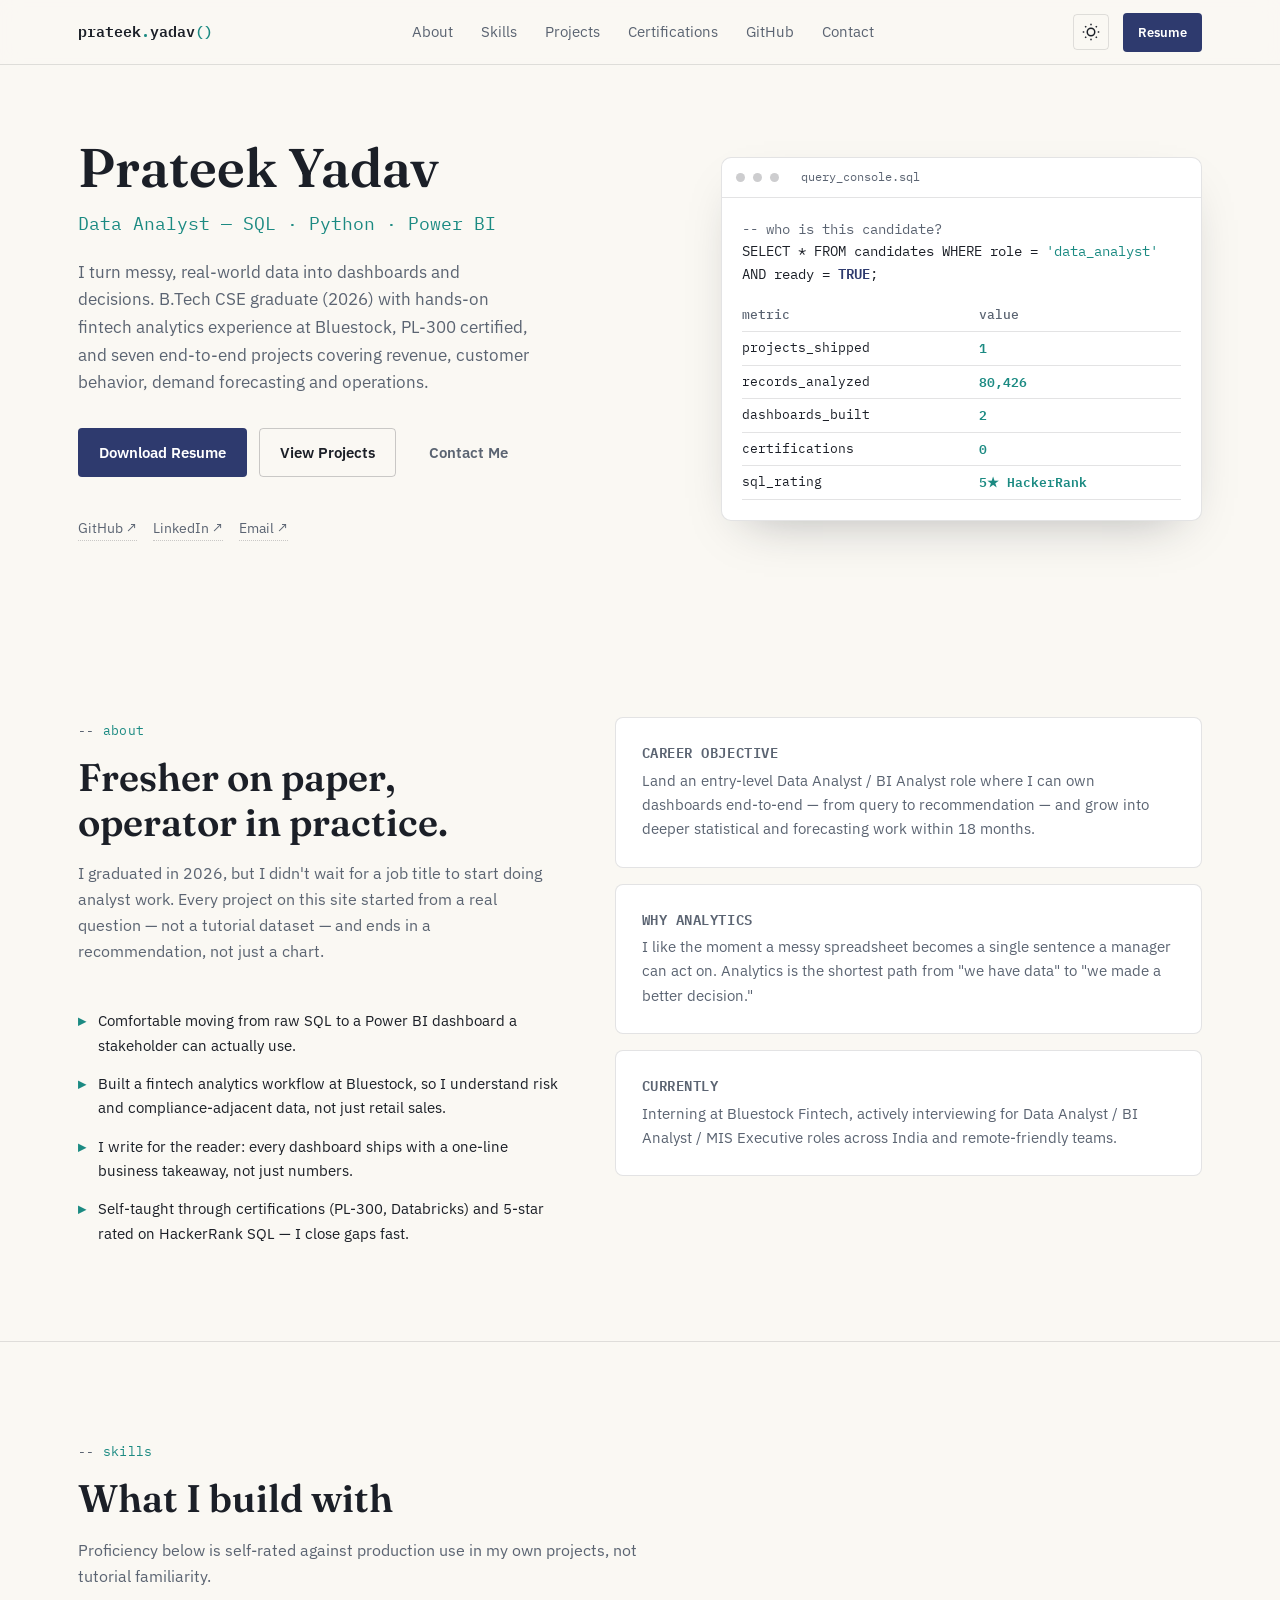
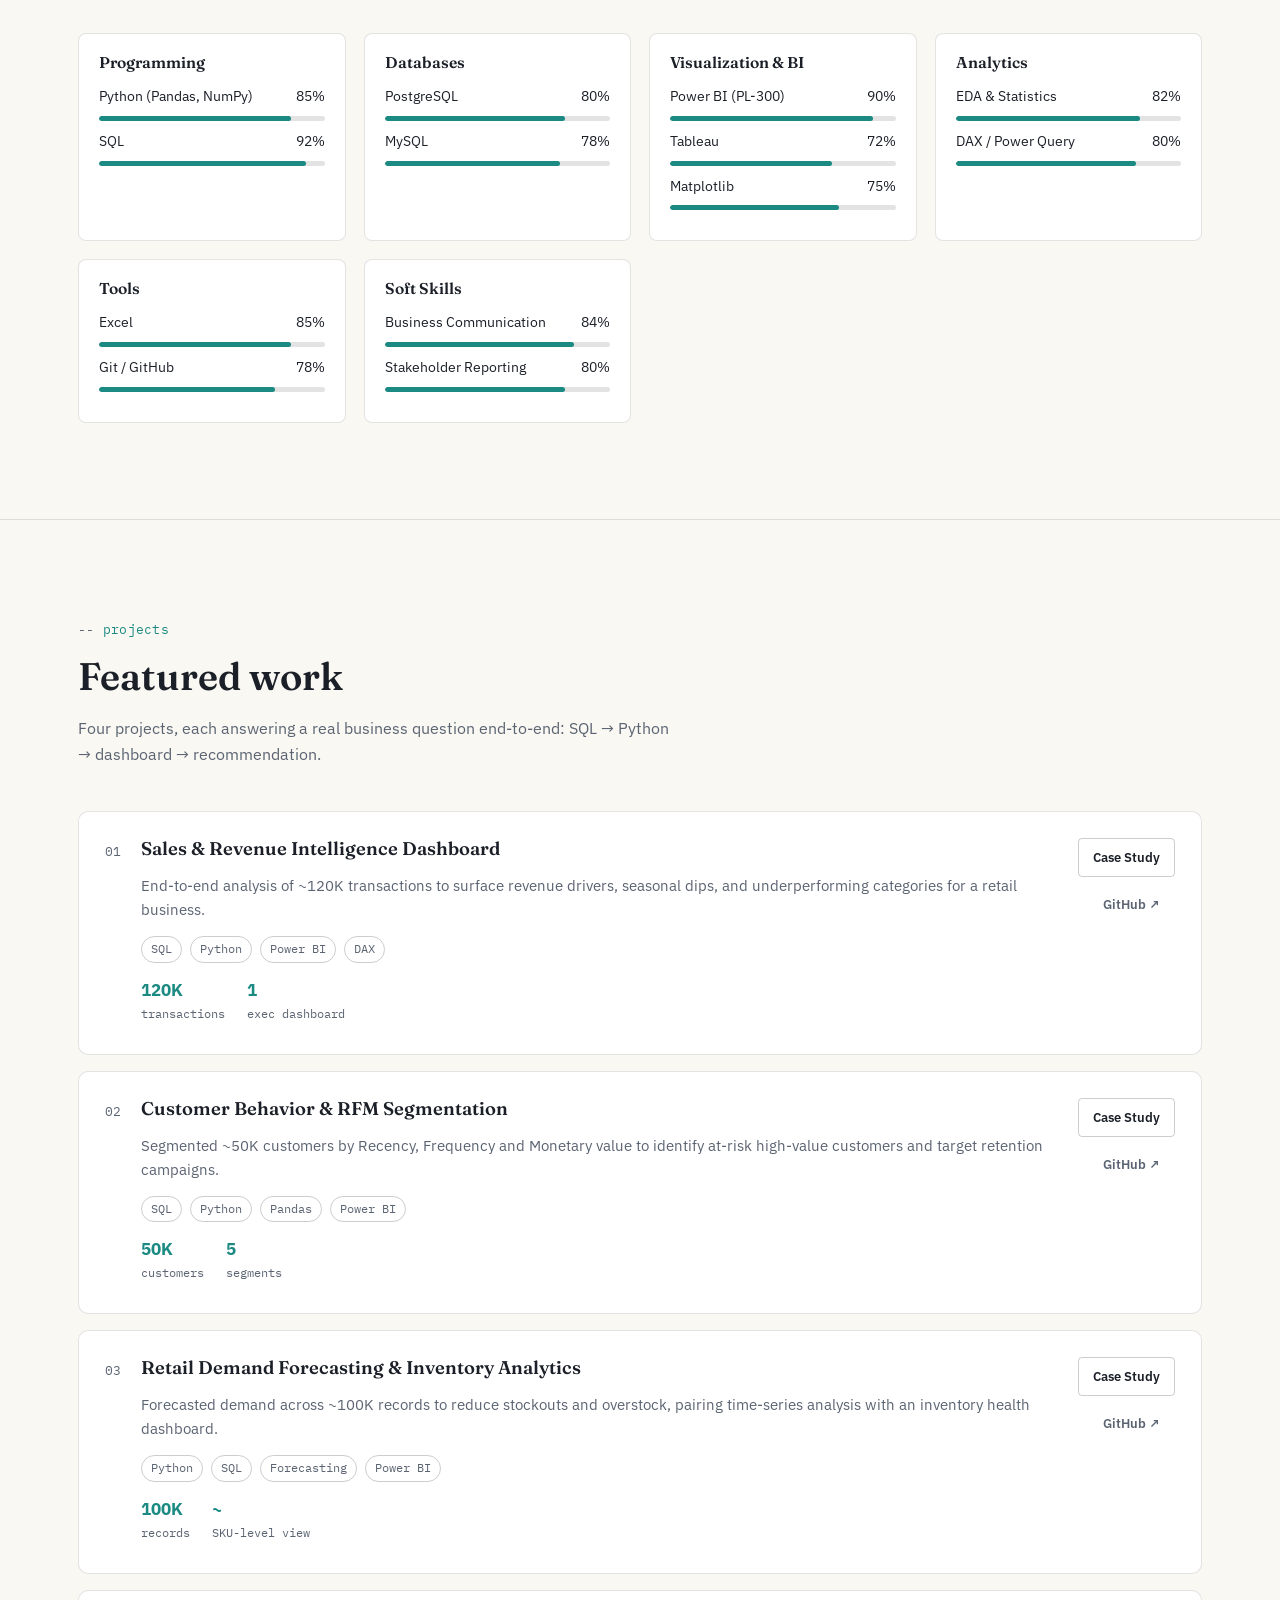
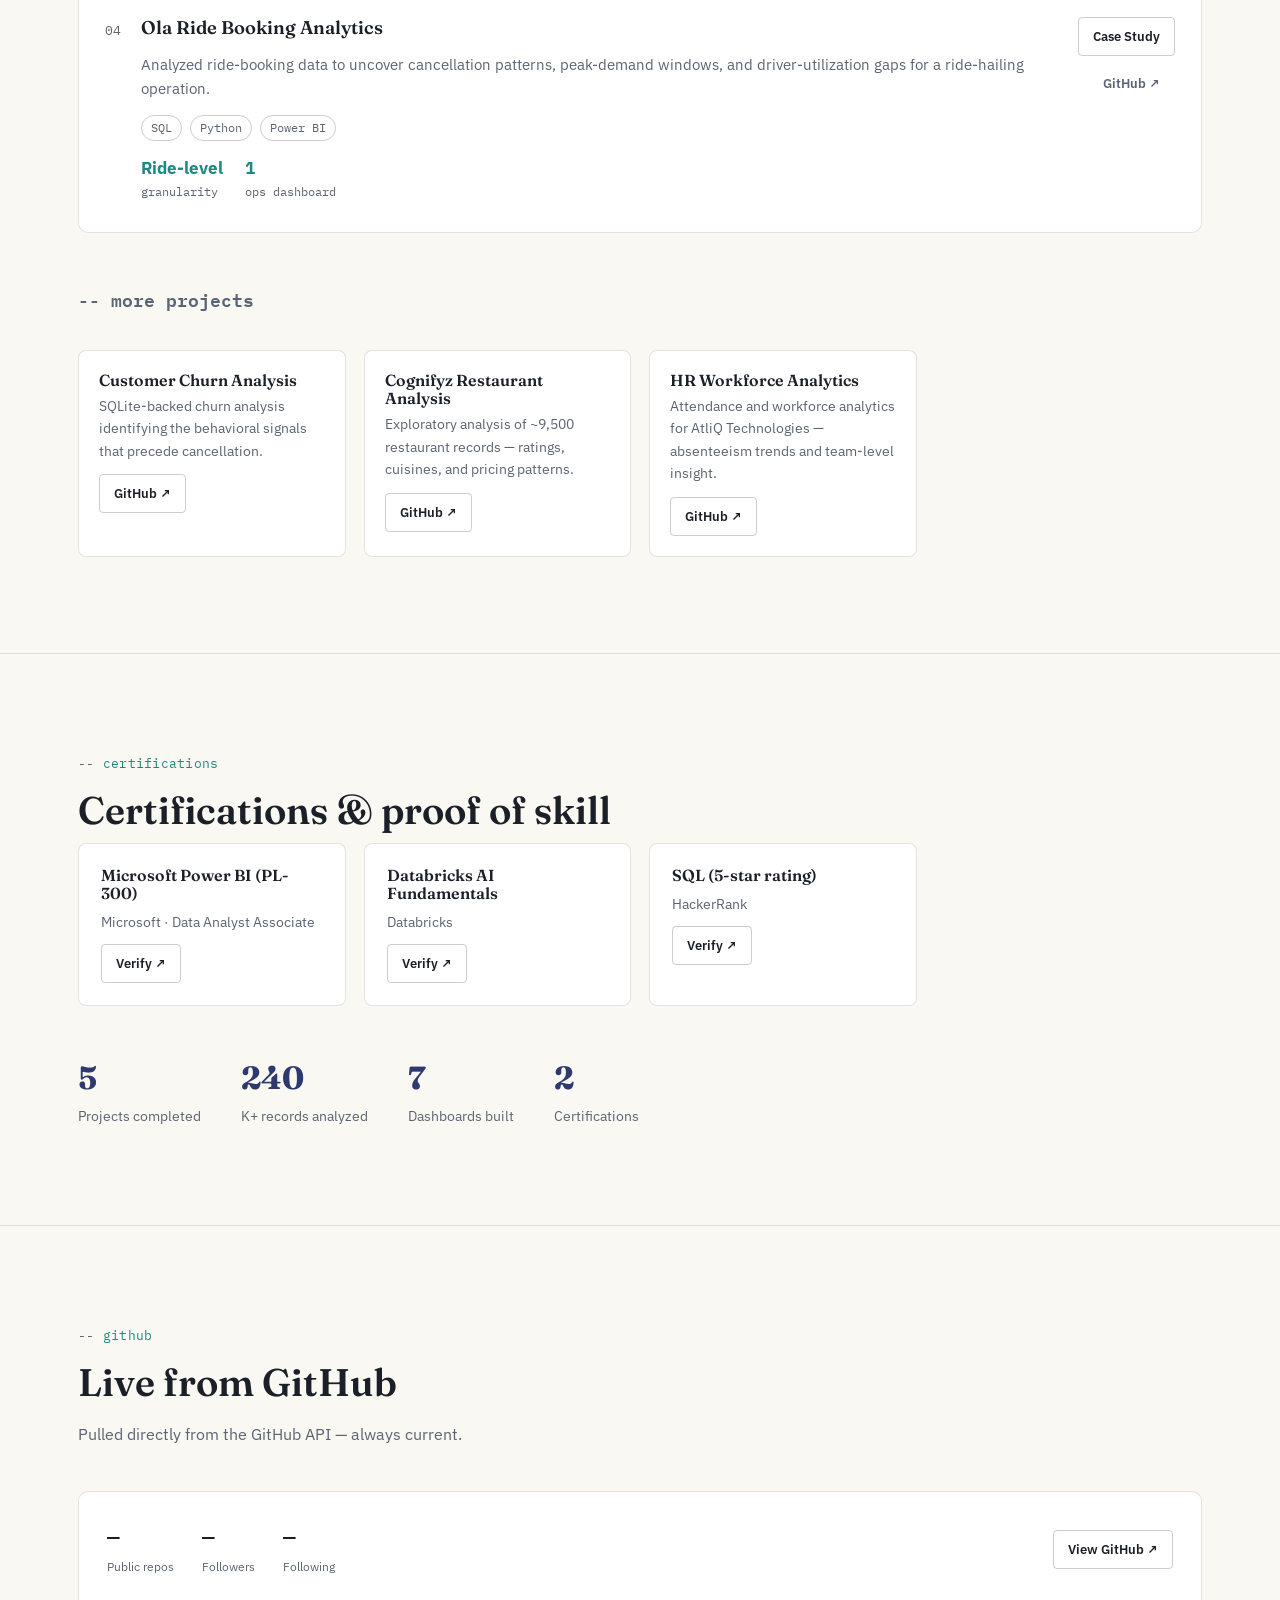
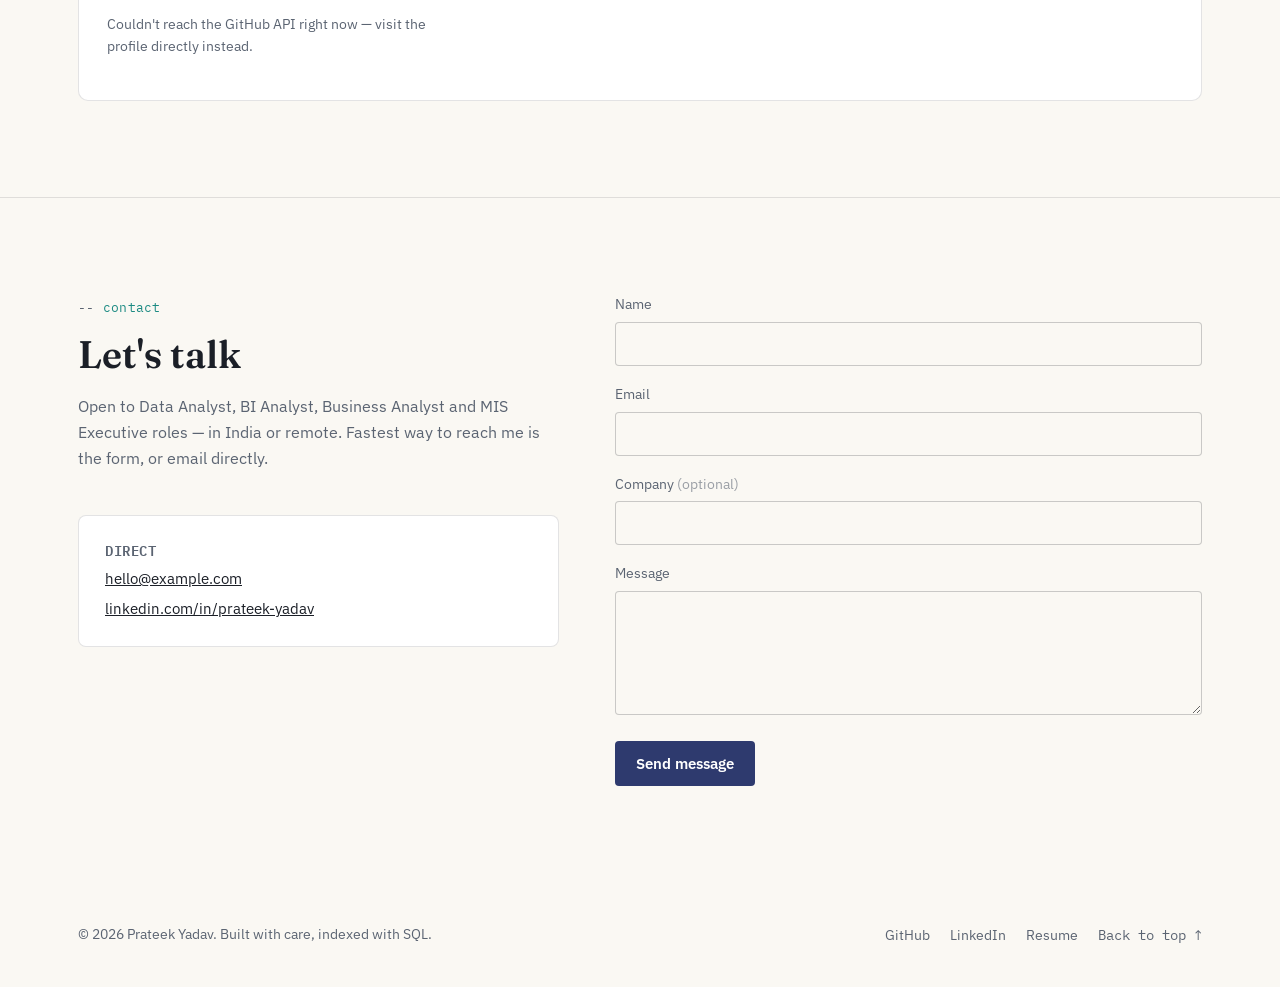
==== index.html @ d07b2aba "Add files via upload" ====
<!DOCTYPE html>
<html lang="en" data-theme="light">
<head>
<meta charset="UTF-8">
<meta name="viewport" content="width=device-width, initial-scale=1.0">
<title>Prateek Yadav — Data Analyst</title>
<meta name="description" content="Prateek Yadav — Data Analyst. SQL, Python, Power BI (PL-300), and end-to-end analytics projects turning raw data into business decisions.">
<meta name="theme-color" content="#faf8f3">

<!-- Open Graph -->
<meta property="og:title" content="Prateek Yadav — Data Analyst">
<meta property="og:description" content="SQL, Python & Power BI portfolio — dashboards, forecasting and segmentation projects built on real business questions.">
<meta property="og:type" content="website">
<meta name="twitter:card" content="summary_large_image">

<link rel="icon" href="data:image/svg+xml,<svg xmlns=%22http://www.w3.org/2000/svg%22 viewBox=%220 0 100 100%22><text y=%22.9em%22 font-size=%2290%22>📊</text></svg>">
<link rel="preconnect" href="https://fonts.googleapis.com">
<link href="https://fonts.googleapis.com/css2?family=Fraunces:opsz,wght@9..144,500;9..144,600;9..144,700&family=IBM+Plex+Sans:wght@400;500;600;700&family=IBM+Plex+Mono:wght@400;500;600&display=swap" rel="stylesheet">
<link rel="stylesheet" href="css/style.css">
</head>
<body>
<a class="skip-link" href="#main">Skip to content</a>

<!-- ============ NAV ============ -->
<nav class="nav">
  <div class="wrap">
    <a href="#top" class="nav-brand">prateek<span>.</span>yadav<span>()</span></a>
    <ul class="nav-links">
      <li><a href="#about">About</a></li>
      <li><a href="#skills">Skills</a></li>
      <li><a href="#projects">Projects</a></li>
      <li><a href="#certifications">Certifications</a></li>
      <li><a href="#github">GitHub</a></li>
      <li><a href="#contact">Contact</a></li>
    </ul>
    <div class="nav-actions">
      <button class="icon-btn" id="theme-toggle" aria-label="Toggle dark mode" title="Toggle dark mode">
        <svg id="theme-icon" width="18" height="18" viewBox="0 0 24 24" fill="none" stroke="currentColor" stroke-width="2"><circle cx="12" cy="12" r="5"></circle><line x1="12" y1="1" x2="12" y2="3"></line><line x1="12" y1="21" x2="12" y2="23"></line><line x1="4.22" y1="4.22" x2="5.64" y2="5.64"></line><line x1="18.36" y1="18.36" x2="19.78" y2="19.78"></line><line x1="1" y1="12" x2="3" y2="12"></line><line x1="21" y1="12" x2="23" y2="12"></line><line x1="4.22" y1="19.78" x2="5.64" y2="18.36"></line><line x1="18.36" y1="5.64" x2="19.78" y2="4.22"></line></svg>
      </button>
      <a href="assets/data_analyst_resume (7).pdf" class="btn btn-primary btn-sm" download>Resume</a>
      <button class="icon-btn mobile-toggle" id="mobile-toggle" aria-label="Open menu" aria-expanded="false">
        <svg width="18" height="18" viewBox="0 0 24 24" fill="none" stroke="currentColor" stroke-width="2"><line x1="3" y1="6" x2="21" y2="6"></line><line x1="3" y1="12" x2="21" y2="12"></line><line x1="3" y1="18" x2="21" y2="18"></line></svg>
      </button>
    </div>
  </div>
  <div id="mobile-menu" style="display:none;border-top:1px solid var(--line);">
    <ul style="list-style:none;margin:0;padding:14px 28px;display:flex;flex-direction:column;gap:14px;">
      <li><a href="#about">About</a></li>
      <li><a href="#skills">Skills</a></li>
      <li><a href="#projects">Projects</a></li>
      <li><a href="#certifications">Certifications</a></li>
      <li><a href="#github">GitHub</a></li>
      <li><a href="#contact">Contact</a></li>
    </ul>
  </div>
</nav>

<main id="main">

<!-- ============ HERO ============ -->
<header class="hero" id="top">
  <div class="wrap">
    <div>
      <h1 class="hero-name">Prateek Yadav</h1>
      <div class="hero-role">Data Analyst — SQL · Python · Power BI</div>
      <p class="hero-value">I turn messy, real-world data into dashboards and decisions. B.Tech CSE graduate (2026) with hands-on fintech analytics experience at Bluestock, PL-300 certified, and seven end-to-end projects covering revenue, customer behavior, demand forecasting and operations.</p>
      <div class="hero-ctas">
        <a href="assets/resume.pdf" class="btn btn-primary" download>Download Resume</a>
        <a href="#projects" class="btn btn-outline">View Projects</a>
        <a href="#contact" class="btn btn-ghost">Contact Me</a>
      </div>
      <div class="hero-socials">
        <a href="https://github.com/yadavprateek084" target="_blank" rel="noopener">GitHub ↗</a>
        <a href="https://linkedin.com/in/" target="_blank" rel="noopener">LinkedIn ↗</a>
        <a href="mailto:hello@example.com">Email ↗</a>
      </div>
    </div>

    <div class="console" aria-hidden="false">
      <div class="console-head"><span class="dot"></span><span class="dot"></span><span class="dot"></span>&nbsp;&nbsp;query_console.sql</div>
      <div class="console-body">
        <div class="console-line">-- who is this candidate?</div>
        <div class="console-query" id="typed-query"></div>
        <table class="result-table" id="result-table">
          <thead><tr><th>metric</th><th>value</th></tr></thead>
          <tbody>
            <tr><td>projects_shipped</td><td class="num" data-count="7">0</td></tr>
            <tr><td>records_analyzed</td><td class="num" data-count="290000">0</td></tr>
            <tr><td>dashboards_built</td><td class="num" data-count="9">0</td></tr>
            <tr><td>certifications</td><td class="num" data-count="3">0</td></tr>
            <tr><td>sql_rating</td><td class="num">5★ HackerRank</td></tr>
          </tbody>
        </table>
      </div>
    </div>
  </div>
</header>

<!-- ============ ABOUT ============ -->
<section id="about">
  <div class="wrap about-grid">
    <div class="reveal">
      <span class="eyebrow">about</span>
      <h2 class="section-title">Fresher on paper, operator in practice.</h2>
      <p class="section-sub">I graduated in 2026, but I didn't wait for a job title to start doing analyst work. Every project on this site started from a real question — not a tutorial dataset — and ends in a recommendation, not just a chart.</p>
      <ul class="about-strengths">
        <li>Comfortable moving from raw SQL to a Power BI dashboard a stakeholder can actually use.</li>
        <li>Built a fintech analytics workflow at Bluestock, so I understand risk and compliance-adjacent data, not just retail sales.</li>
        <li>I write for the reader: every dashboard ships with a one-line business takeaway, not just numbers.</li>
        <li>Self-taught through certifications (PL-300, Databricks) and 5-star rated on HackerRank SQL — I close gaps fast.</li>
      </ul>
    </div>
    <div>
      <div class="about-card reveal">
        <h4>Career objective</h4>
        <p style="margin:0;color:var(--ink-soft);font-size:0.95rem;">Land an entry-level Data Analyst / BI Analyst role where I can own dashboards end-to-end — from query to recommendation — and grow into deeper statistical and forecasting work within 18 months.</p>
      </div>
      <div class="about-card reveal">
        <h4>Why analytics</h4>
        <p style="margin:0;color:var(--ink-soft);font-size:0.95rem;">I like the moment a messy spreadsheet becomes a single sentence a manager can act on. Analytics is the shortest path from "we have data" to "we made a better decision."</p>
      </div>
      <div class="about-card reveal">
        <h4>Currently</h4>
        <p style="margin:0;color:var(--ink-soft);font-size:0.95rem;">Interning at Bluestock Fintech, actively interviewing for Data Analyst / BI Analyst / MIS Executive roles across India and remote-friendly teams.</p>
      </div>
    </div>
  </div>
</section>

<!-- ============ SKILLS ============ -->
<section id="skills">
  <div class="wrap">
    <span class="eyebrow">skills</span>
    <h2 class="section-title">What I build with</h2>
    <p class="section-sub">Proficiency below is self-rated against production use in my own projects, not tutorial familiarity.</p>
    <div class="skills-grid" id="skills-grid">
      <!-- populated by JS from SKILLS data, see js/main.js -->
    </div>
  </div>
</section>

<!-- ============ PROJECTS ============ -->
<section id="projects">
  <div class="wrap">
    <span class="eyebrow">projects</span>
    <h2 class="section-title">Featured work</h2>
    <p class="section-sub">Four projects, each answering a real business question end-to-end: SQL → Python → dashboard → recommendation.</p>

    <div id="featured-projects"></div>

    <h3 style="margin-top:56px;font-size:1.1rem;font-family:var(--font-mono);color:var(--ink-soft);">-- more projects</h3>
    <div class="mini-grid" id="mini-projects"></div>
  </div>
</section>

<!-- ============ CERTIFICATIONS & ACHIEVEMENTS ============ -->
<section id="certifications">
  <div class="wrap">
    <span class="eyebrow">certifications</span>
    <h2 class="section-title">Certifications & proof of skill</h2>
    <div class="cert-grid" id="cert-grid"></div>

    <div class="stat-strip" id="stat-strip">
      <div><strong data-count="7">0</strong><span>Projects completed</span></div>
      <div><strong data-count="290">0</strong><span>K+ records analyzed</span></div>
      <div><strong data-count="9">0</strong><span>Dashboards built</span></div>
      <div><strong data-count="3">0</strong><span>Certifications</span></div>
    </div>
  </div>
</section>

<!-- ============ GITHUB ============ -->
<section id="github">
  <div class="wrap">
    <span class="eyebrow">github</span>
    <h2 class="section-title">Live from GitHub</h2>
    <p class="section-sub">Pulled directly from the GitHub API — always current.</p>
    <div class="gh-panel">
      <div class="gh-top">
        <div class="gh-stats" id="gh-stats">
          <div><strong>—</strong><span>Public repos</span></div>
          <div><strong>—</strong><span>Followers</span></div>
          <div><strong>—</strong><span>Following</span></div>
        </div>
        <a href="https://github.com/yadavprateek084" target="_blank" rel="noopener" class="btn btn-outline btn-sm">View GitHub ↗</a>
      </div>
      <div class="repo-list" id="repo-list">
        <p class="gh-error">Loading repositories…</p>
      </div>
    </div>
  </div>
</section>

<!-- ============ CONTACT ============ -->
<section id="contact">
  <div class="wrap contact-grid">
    <div class="reveal">
      <span class="eyebrow">contact</span>
      <h2 class="section-title">Let's talk</h2>
      <p class="section-sub">Open to Data Analyst, BI Analyst, Business Analyst and MIS Executive roles — in India or remote. Fastest way to reach me is the form, or email directly.</p>
      <div class="about-card">
        <h4>Direct</h4>
        <p style="margin:0 0 6px;font-size:0.95rem;"><a href="mailto:hello@example.com">hello@example.com</a></p>
        <p style="margin:0;font-size:0.95rem;"><a href="https://linkedin.com/in/" target="_blank" rel="noopener">linkedin.com/in/prateek-yadav</a></p>
      </div>
    </div>
    <form id="contact-form" novalidate>
      <div class="form-group">
        <label for="cf-name">Name</label>
        <input id="cf-name" name="name" type="text" required>
        <div class="form-error">Please enter your name.</div>
      </div>
      <div class="form-group">
        <label for="cf-email">Email</label>
        <input id="cf-email" name="email" type="email" required>
        <div class="form-error">Please enter a valid email.</div>
      </div>
      <div class="form-group">
        <label for="cf-company">Company <span style="opacity:.6;">(optional)</span></label>
        <input id="cf-company" name="company" type="text">
      </div>
      <div class="form-group">
        <label for="cf-message">Message</label>
        <textarea id="cf-message" name="message" rows="5" required></textarea>
        <div class="form-error">Please add a short message.</div>
      </div>
      <!-- honeypot spam trap -->
      <input type="text" name="website" id="cf-hp" style="position:absolute;left:-9999px;" tabindex="-1" autocomplete="off">
      <button type="submit" class="btn btn-primary" id="cf-submit">Send message</button>
    </form>
  </div>
</section>

</main>

<footer>
  <div class="wrap footer-row">
    <div style="font-size:0.85rem;color:var(--ink-soft);">© <span id="year"></span> Prateek Yadav. Built with care, indexed with SQL.</div>
    <ul class="footer-links">
      <li><a href="https://github.com/yadavprateek084" target="_blank" rel="noopener">GitHub</a></li>
      <li><a href="https://linkedin.com/in/" target="_blank" rel="noopener">LinkedIn</a></li>
      <li><a href="assets/resume.pdf" download>Resume</a></li>
      <li><a href="#top" class="back-top">Back to top ↑</a></li>
    </ul>
  </div>
</footer>

<div class="toast" id="toast"></div>

<script src="js/main.js"></script>
</body>
</html>
---- css/style.css ----
/* ============================================================
   TOKENS
   ============================================================ */
:root {
  --paper: #faf8f3;
  --paper-raised: #ffffff;
  --ink: #1b1f27;
  --ink-soft: #5b6472;
  --indigo: #2e3a6e;
  --teal: #1b8a82;
  --amber: #e2a33e;
  --line: rgba(27, 31, 39, 0.12);
  --line-strong: rgba(27, 31, 39, 0.22);
  --shadow: 0 20px 50px -25px rgba(27, 31, 39, 0.35);
  --radius: 4px;
  --font-display: "Fraunces", ui-serif, Georgia, serif;
  --font-body: "IBM Plex Sans", -apple-system, sans-serif;
  --font-mono: "IBM Plex Mono", ui-monospace, monospace;
  --maxw: 1180px;
}

[data-theme="dark"] {
  --paper: #10131a;
  --paper-raised: #171b24;
  --ink: #eef0f4;
  --ink-soft: #9aa3b2;
  --indigo: #7f8fd6;
  --teal: #45c7bd;
  --amber: #f0b95a;
  --line: rgba(238, 240, 244, 0.12);
  --line-strong: rgba(238, 240, 244, 0.24);
  --shadow: 0 20px 60px -20px rgba(0, 0, 0, 0.6);
}

* { box-sizing: border-box; }
html { scroll-behavior: smooth; }
@media (prefers-reduced-motion: reduce) {
  html { scroll-behavior: auto; }
  * { animation-duration: 0.001ms !important; animation-iteration-count: 1 !important; transition-duration: 0.001ms !important; }
}

body {
  margin: 0;
  background: var(--paper);
  color: var(--ink);
  font-family: var(--font-body);
  line-height: 1.6;
  transition: background 0.3s ease, color 0.3s ease;
}

a { color: inherit; }
img { max-width: 100%; display: block; }

.wrap {
  max-width: var(--maxw);
  margin: 0 auto;
  padding: 0 28px;
}

.eyebrow {
  font-family: var(--font-mono);
  font-size: 0.8rem;
  letter-spacing: 0.02em;
  color: var(--teal);
  display: inline-block;
  margin-bottom: 14px;
}
.eyebrow::before { content: "-- "; color: var(--ink-soft); }

h1, h2, h3, h4 { font-family: var(--font-display); font-weight: 600; margin: 0; line-height: 1.15; }
h2.section-title { font-size: clamp(1.7rem, 3vw, 2.4rem); margin-bottom: 10px; }
.section-sub { color: var(--ink-soft); max-width: 60ch; margin-bottom: 44px; font-size: 1.02rem; }

section { padding: 96px 0; border-bottom: 1px solid var(--line); }
section:last-of-type { border-bottom: none; }

:focus-visible { outline: 2px solid var(--teal); outline-offset: 3px; }

/* ============================================================
   NAV
   ============================================================ */
.nav {
  position: sticky; top: 0; z-index: 50;
  background: color-mix(in srgb, var(--paper) 88%, transparent);
  backdrop-filter: blur(10px);
  border-bottom: 1px solid var(--line);
}
.nav .wrap { display: flex; align-items: center; justify-content: space-between; height: 64px; }
.nav-brand { font-family: var(--font-mono); font-weight: 600; font-size: 0.95rem; text-decoration: none; }
.nav-brand span { color: var(--teal); }
.nav-links { display: flex; gap: 28px; list-style: none; margin: 0; padding: 0; }
.nav-links a { text-decoration: none; font-size: 0.92rem; color: var(--ink-soft); transition: color 0.2s; }
.nav-links a:hover { color: var(--ink); }
.nav-actions { display: flex; align-items: center; gap: 14px; }
.icon-btn {
  width: 36px; height: 36px; border-radius: var(--radius); border: 1px solid var(--line);
  background: transparent; color: var(--ink); cursor: pointer; display: grid; place-items: center;
}
.icon-btn:hover { border-color: var(--line-strong); }
.mobile-toggle { display: none; }

@media (max-width: 860px) {
  .nav-links { display: none; }
  .mobile-toggle { display: grid; }
}

/* ============================================================
   BUTTONS
   ============================================================ */
.btn {
  display: inline-flex; align-items: center; gap: 8px;
  padding: 12px 20px; border-radius: var(--radius);
  font-size: 0.92rem; font-weight: 600; text-decoration: none; cursor: pointer;
  border: 1px solid transparent; font-family: var(--font-body); transition: transform 0.15s, box-shadow 0.15s;
}
.btn:hover { transform: translateY(-1px); }
.btn-primary { background: var(--indigo); color: #fff; }
.btn-primary:hover { box-shadow: 0 10px 24px -10px var(--indigo); }
.btn-outline { background: transparent; color: var(--ink); border-color: var(--line-strong); }
.btn-outline:hover { border-color: var(--teal); color: var(--teal); }
.btn-ghost { background: transparent; color: var(--ink-soft); }
.btn-sm { padding: 8px 14px; font-size: 0.82rem; }

/* ============================================================
   HERO — QUERY CONSOLE
   ============================================================ */
.hero { padding-top: 72px; padding-bottom: 80px; }
.hero .wrap { display: grid; grid-template-columns: 1.1fr 0.9fr; gap: 56px; align-items: center; }
@media (max-width: 900px) { .hero .wrap { grid-template-columns: 1fr; } }

.hero-name { font-size: clamp(2.2rem, 5vw, 3.4rem); }
.hero-role { font-family: var(--font-mono); color: var(--teal); font-size: 1.1rem; margin-top: 10px; }
.hero-value { color: var(--ink-soft); font-size: 1.08rem; max-width: 46ch; margin: 20px 0 32px; }
.hero-ctas { display: flex; gap: 12px; flex-wrap: wrap; margin-bottom: 40px; }
.hero-socials { display: flex; gap: 16px; }
.hero-socials a { color: var(--ink-soft); text-decoration: none; font-size: 0.88rem; border-bottom: 1px dotted var(--line-strong); }
.hero-socials a:hover { color: var(--teal); }

.console {
  background: var(--paper-raised); border: 1px solid var(--line); border-radius: 10px;
  box-shadow: var(--shadow); overflow: hidden;
}
.console-head {
  display: flex; align-items: center; gap: 8px; padding: 10px 14px; border-bottom: 1px solid var(--line);
  font-family: var(--font-mono); font-size: 0.72rem; color: var(--ink-soft);
}
.dot { width: 9px; height: 9px; border-radius: 50%; background: var(--line-strong); }
.console-body { padding: 20px; font-family: var(--font-mono); font-size: 0.86rem; min-height: 210px; }
.console-line { color: var(--ink-soft); }
.console-query { color: var(--ink); }
.console-query .kw { color: var(--indigo); font-weight: 600; }
.console-query .str { color: var(--teal); }
.cursor-blink { display: inline-block; width: 7px; height: 1em; background: var(--teal); vertical-align: text-bottom; animation: blink 1s step-end infinite; }
@keyframes blink { 50% { opacity: 0; } }

.result-table { width: 100%; border-collapse: collapse; margin-top: 14px; font-size: 0.8rem; opacity: 0; transform: translateY(6px); transition: opacity 0.5s ease, transform 0.5s ease; }
.result-table.show { opacity: 1; transform: translateY(0); }
.result-table th { text-align: left; color: var(--ink-soft); font-weight: 500; border-bottom: 1px solid var(--line); padding: 6px 8px 6px 0; }
.result-table td { padding: 6px 8px 6px 0; border-bottom: 1px solid var(--line); }
.result-table .num { color: var(--teal); font-weight: 600; }

/* ============================================================
   ABOUT
   ============================================================ */
.about-grid { display: grid; grid-template-columns: 0.9fr 1.1fr; gap: 56px; }
@media (max-width: 860px) { .about-grid { grid-template-columns: 1fr; } }
.about-strengths { list-style: none; padding: 0; margin: 24px 0 0; display: grid; gap: 14px; }
.about-strengths li { display: flex; gap: 12px; align-items: flex-start; font-size: 0.95rem; }
.about-strengths li::before { content: "▸"; color: var(--teal); font-weight: 700; }
.about-card {
  background: var(--paper-raised); border: 1px solid var(--line); border-radius: 8px; padding: 26px;
}
.about-card + .about-card { margin-top: 16px; }
.about-card h4 { font-family: var(--font-mono); font-size: 0.85rem; color: var(--ink-soft); margin-bottom: 8px; text-transform: uppercase; letter-spacing: 0.04em; }

/* ============================================================
   SKILLS
   ============================================================ */
.skills-grid { display: grid; grid-template-columns: repeat(auto-fill, minmax(230px, 1fr)); gap: 18px; }
.skill-card { background: var(--paper-raised); border: 1px solid var(--line); border-radius: 8px; padding: 20px; }
.skill-card h4 { font-size: 0.98rem; margin-bottom: 14px; }
.skill-item { display: grid; grid-template-columns: 1fr auto; gap: 8px; font-size: 0.85rem; margin-bottom: 10px; align-items: center; }
.skill-item .bar-track { grid-column: 1 / -1; height: 5px; background: var(--line); border-radius: 3px; overflow: hidden; }
.skill-item .bar-fill { height: 100%; background: var(--teal); border-radius: 3px; width: 0; transition: width 1.1s cubic-bezier(.2,.8,.2,1); }
.skill-item.show .bar-fill { width: var(--pct); }

/* ============================================================
   PROJECTS
   ============================================================ */
.project-card {
  background: var(--paper-raised); border: 1px solid var(--line); border-radius: 10px;
  padding: 26px; display: grid; grid-template-columns: auto 1fr auto; gap: 20px; align-items: start;
  margin-bottom: 16px; transition: border-color 0.2s, transform 0.2s;
}
.project-card:hover { border-color: var(--line-strong); transform: translateY(-2px); }
@media (max-width: 720px) { .project-card { grid-template-columns: 1fr; } }
.project-index { font-family: var(--font-mono); color: var(--ink-soft); font-size: 0.8rem; padding-top: 4px; }
.project-title { font-size: 1.15rem; margin-bottom: 6px; }
.project-desc { color: var(--ink-soft); font-size: 0.94rem; margin-bottom: 14px; }
.tag-row { display: flex; flex-wrap: wrap; gap: 8px; margin-bottom: 14px; }
.tag { font-family: var(--font-mono); font-size: 0.72rem; padding: 3px 9px; border: 1px solid var(--line-strong); border-radius: 20px; color: var(--ink-soft); }
.project-metrics { display: flex; gap: 22px; margin-bottom: 4px; }
.project-metrics div { font-family: var(--font-mono); font-size: 0.78rem; color: var(--ink-soft); }
.project-metrics strong { display: block; color: var(--teal); font-size: 1.05rem; font-family: var(--font-body); }
.project-links { display: flex; flex-direction: column; gap: 8px; align-items: flex-end; }
@media (max-width: 720px) { .project-links { flex-direction: row; align-items: center; } }

.mini-grid { display: grid; grid-template-columns: repeat(auto-fill, minmax(260px, 1fr)); gap: 18px; margin-top: 40px; }
.mini-card { background: var(--paper-raised); border: 1px solid var(--line); border-radius: 8px; padding: 20px; }
.mini-card h4 { font-size: 1rem; margin-bottom: 6px; }
.mini-card p { color: var(--ink-soft); font-size: 0.88rem; margin: 0 0 12px; }

/* ============================================================
   CERTS / ACHIEVEMENTS
   ============================================================ */
.cert-grid { display: grid; grid-template-columns: repeat(auto-fill, minmax(240px, 1fr)); gap: 18px; }
.cert-card { background: var(--paper-raised); border: 1px solid var(--line); border-radius: 8px; padding: 22px; display: flex; flex-direction: column; gap: 10px; }
.cert-card h4 { font-size: 1rem; }
.cert-card .issuer { color: var(--ink-soft); font-size: 0.85rem; }

.stat-strip { display: flex; flex-wrap: wrap; gap: 40px; margin-top: 46px; }
.stat-strip div { text-align: left; }
.stat-strip strong { font-family: var(--font-display); font-size: 2rem; display: block; color: var(--indigo); }
[data-theme="dark"] .stat-strip strong { color: var(--teal); }
.stat-strip span { color: var(--ink-soft); font-size: 0.85rem; }

/* ============================================================
   GITHUB
   ============================================================ */
.gh-panel { background: var(--paper-raised); border: 1px solid var(--line); border-radius: 10px; padding: 28px; }
.gh-top { display: flex; justify-content: space-between; align-items: center; margin-bottom: 20px; flex-wrap: wrap; gap: 14px; }
.gh-stats { display: flex; gap: 28px; flex-wrap: wrap; }
.gh-stats div strong { display: block; font-size: 1.3rem; font-family: var(--font-mono); }
.gh-stats div span { color: var(--ink-soft); font-size: 0.78rem; }
.repo-list { display: grid; grid-template-columns: repeat(auto-fill, minmax(260px, 1fr)); gap: 14px; }
.repo-item { border: 1px solid var(--line); border-radius: 8px; padding: 16px; font-size: 0.88rem; }
.repo-item a { text-decoration: none; font-weight: 600; }
.repo-item a:hover { color: var(--teal); }
.repo-item p { color: var(--ink-soft); font-size: 0.8rem; margin: 8px 0; }
.repo-meta { display: flex; gap: 12px; font-family: var(--font-mono); font-size: 0.72rem; color: var(--ink-soft); }
.gh-error { color: var(--ink-soft); font-size: 0.88rem; }

/* ============================================================
   CONTACT
   ============================================================ */
.contact-grid { display: grid; grid-template-columns: 0.9fr 1.1fr; gap: 56px; }
@media (max-width: 860px) { .contact-grid { grid-template-columns: 1fr; } }
.form-group { margin-bottom: 18px; }
.form-group label { display: block; font-size: 0.85rem; margin-bottom: 6px; color: var(--ink-soft); }
.form-group input, .form-group textarea {
  width: 100%; padding: 11px 13px; border: 1px solid var(--line-strong); border-radius: var(--radius);
  background: var(--paper); color: var(--ink); font-family: var(--font-body); font-size: 0.95rem;
}
.form-group input:focus, .form-group textarea:focus { border-color: var(--teal); outline: none; }
.form-error { color: #c0453a; font-size: 0.78rem; margin-top: 4px; display: none; }
.form-error.show { display: block; }
.toast {
  position: fixed; bottom: 26px; right: 26px; background: var(--ink); color: var(--paper);
  padding: 14px 20px; border-radius: 8px; font-size: 0.9rem; transform: translateY(20px); opacity: 0;
  transition: all 0.3s; pointer-events: none; z-index: 100;
}
.toast.show { transform: translateY(0); opacity: 1; }

/* ============================================================
   FOOTER
   ============================================================ */
footer { padding: 40px 0; }
.footer-row { display: flex; justify-content: space-between; align-items: center; flex-wrap: wrap; gap: 16px; }
.footer-links { display: flex; gap: 20px; list-style: none; padding: 0; margin: 0; }
.footer-links a { text-decoration: none; color: var(--ink-soft); font-size: 0.85rem; }
.footer-links a:hover { color: var(--teal); }
.back-top { font-family: var(--font-mono); font-size: 0.8rem; }

/* ============================================================
   REVEAL / UTILITY
   ============================================================ */
.reveal { opacity: 0; transform: translateY(14px); transition: opacity 0.6s ease, transform 0.6s ease; }
.reveal.show { opacity: 1; transform: translateY(0); }

.skip-link {
  position: absolute; left: -999px; top: 0; background: var(--ink); color: var(--paper);
  padding: 10px 16px; z-index: 200;
}
.skip-link:focus { left: 16px; top: 16px; }

/* ============================================================
   CASE STUDY PAGES
   ============================================================ */
.breadcrumb { font-family: var(--font-mono); font-size: 0.82rem; color: var(--ink-soft); padding: 24px 0 0; }
.breadcrumb a { color: var(--teal); text-decoration: none; }
.case-hero { padding: 24px 0 48px; border-bottom: 1px solid var(--line); }
.case-hero h1 { font-size: clamp(1.8rem, 4vw, 2.6rem); margin-bottom: 14px; }
.case-meta { display: flex; gap: 28px; flex-wrap: wrap; margin-top: 24px; }
.case-meta div strong { display: block; font-family: var(--font-mono); color: var(--teal); font-size: 1.1rem; }
.case-meta div span { color: var(--ink-soft); font-size: 0.78rem; }

.case-section { padding: 56px 0; border-bottom: 1px solid var(--line); }
.case-section h2 { font-size: 1.4rem; margin-bottom: 16px; }
.case-section p { color: var(--ink-soft); max-width: 72ch; }
.case-section ul { color: var(--ink-soft); max-width: 72ch; padding-left: 20px; }
.case-section ul li { margin-bottom: 8px; }

pre {
  background: var(--paper-raised); border: 1px solid var(--line); border-radius: 8px;
  padding: 18px; overflow-x: auto; font-family: var(--font-mono); font-size: 0.82rem;
  position: relative;
}
.code-wrap { position: relative; margin: 18px 0; }
.copy-btn {
  position: absolute; top: 10px; right: 10px; font-family: var(--font-mono); font-size: 0.72rem;
  padding: 5px 10px; border-radius: 6px; border: 1px solid var(--line-strong); background: var(--paper);
  color: var(--ink-soft); cursor: pointer;
}
.copy-btn:hover { color: var(--teal); border-color: var(--teal); }

.recommend-grid { display: grid; grid-template-columns: repeat(auto-fit, minmax(220px,1fr)); gap: 16px; margin-top: 16px; }
.recommend-card { background: var(--paper-raised); border: 1px solid var(--line); border-radius: 8px; padding: 18px; font-size: 0.9rem; color: var(--ink-soft); }
.recommend-card strong { display: block; color: var(--ink); margin-bottom: 6px; font-size: 0.95rem; }
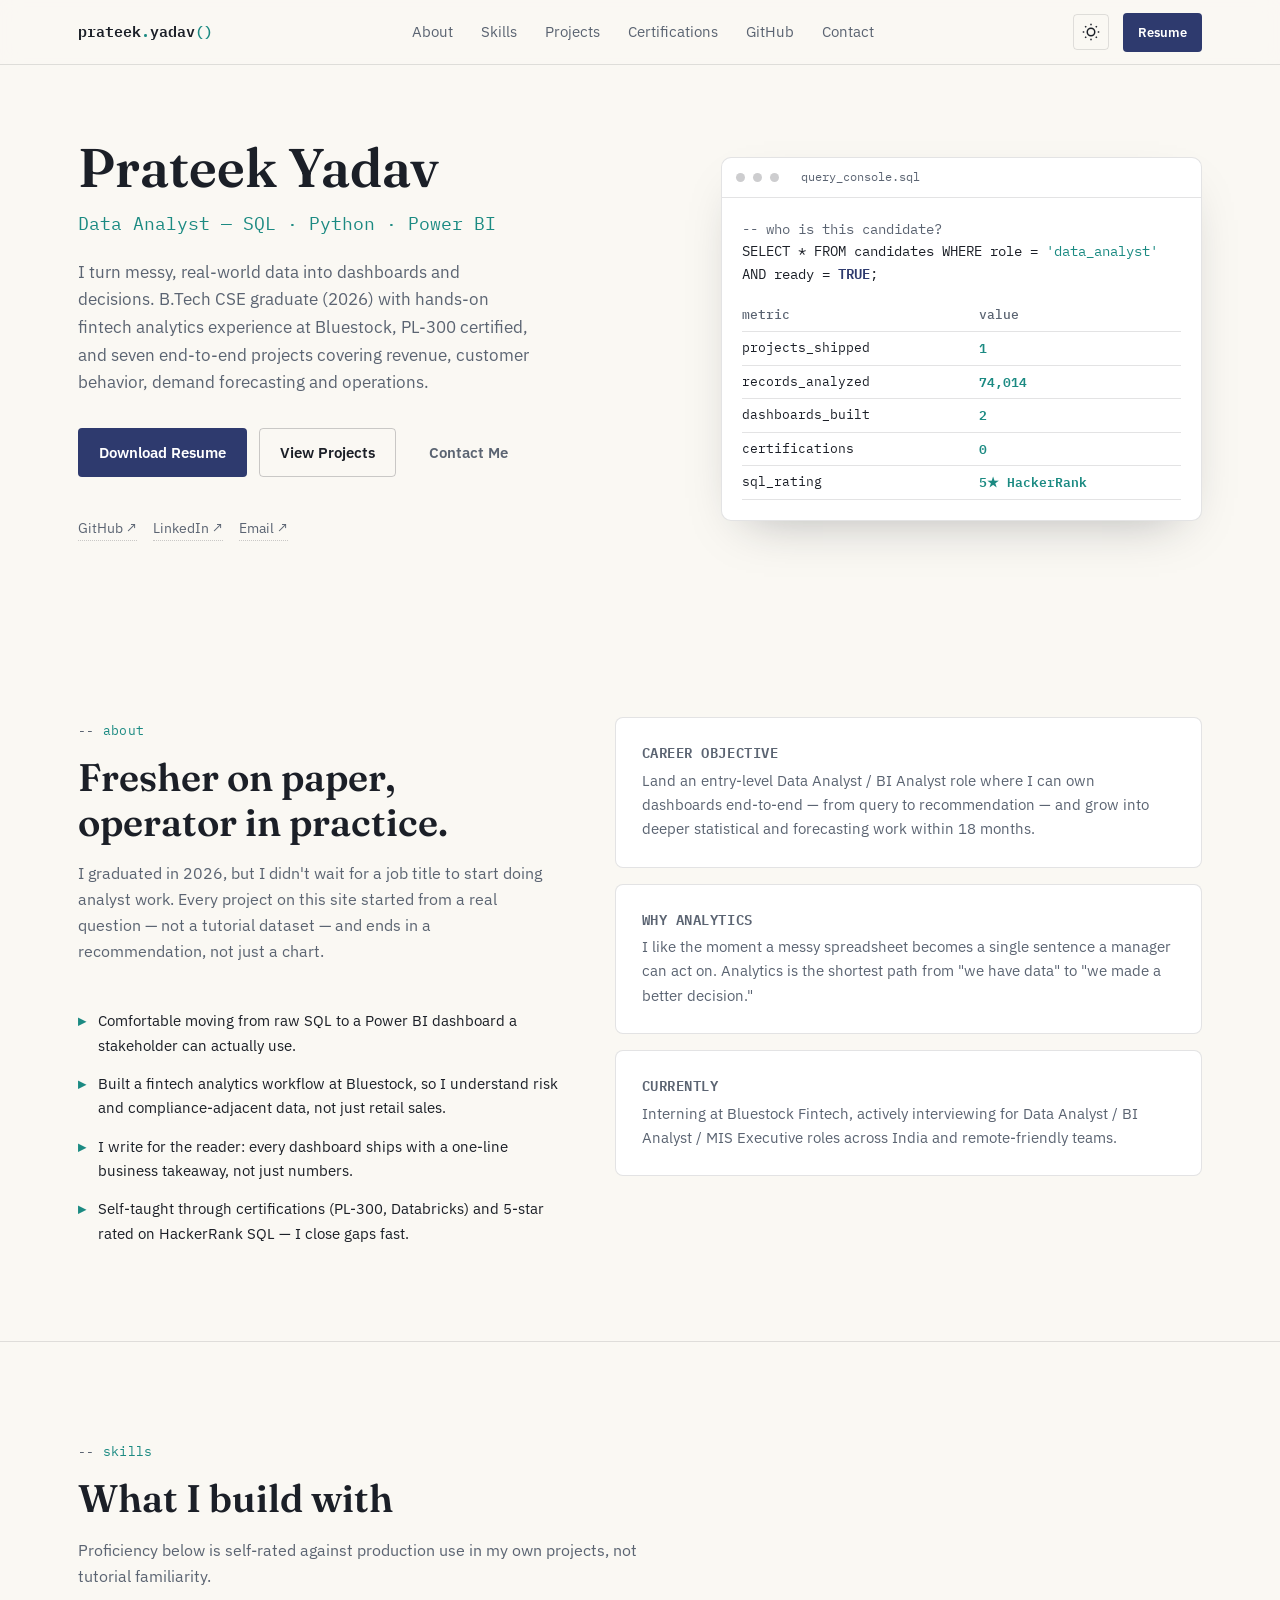
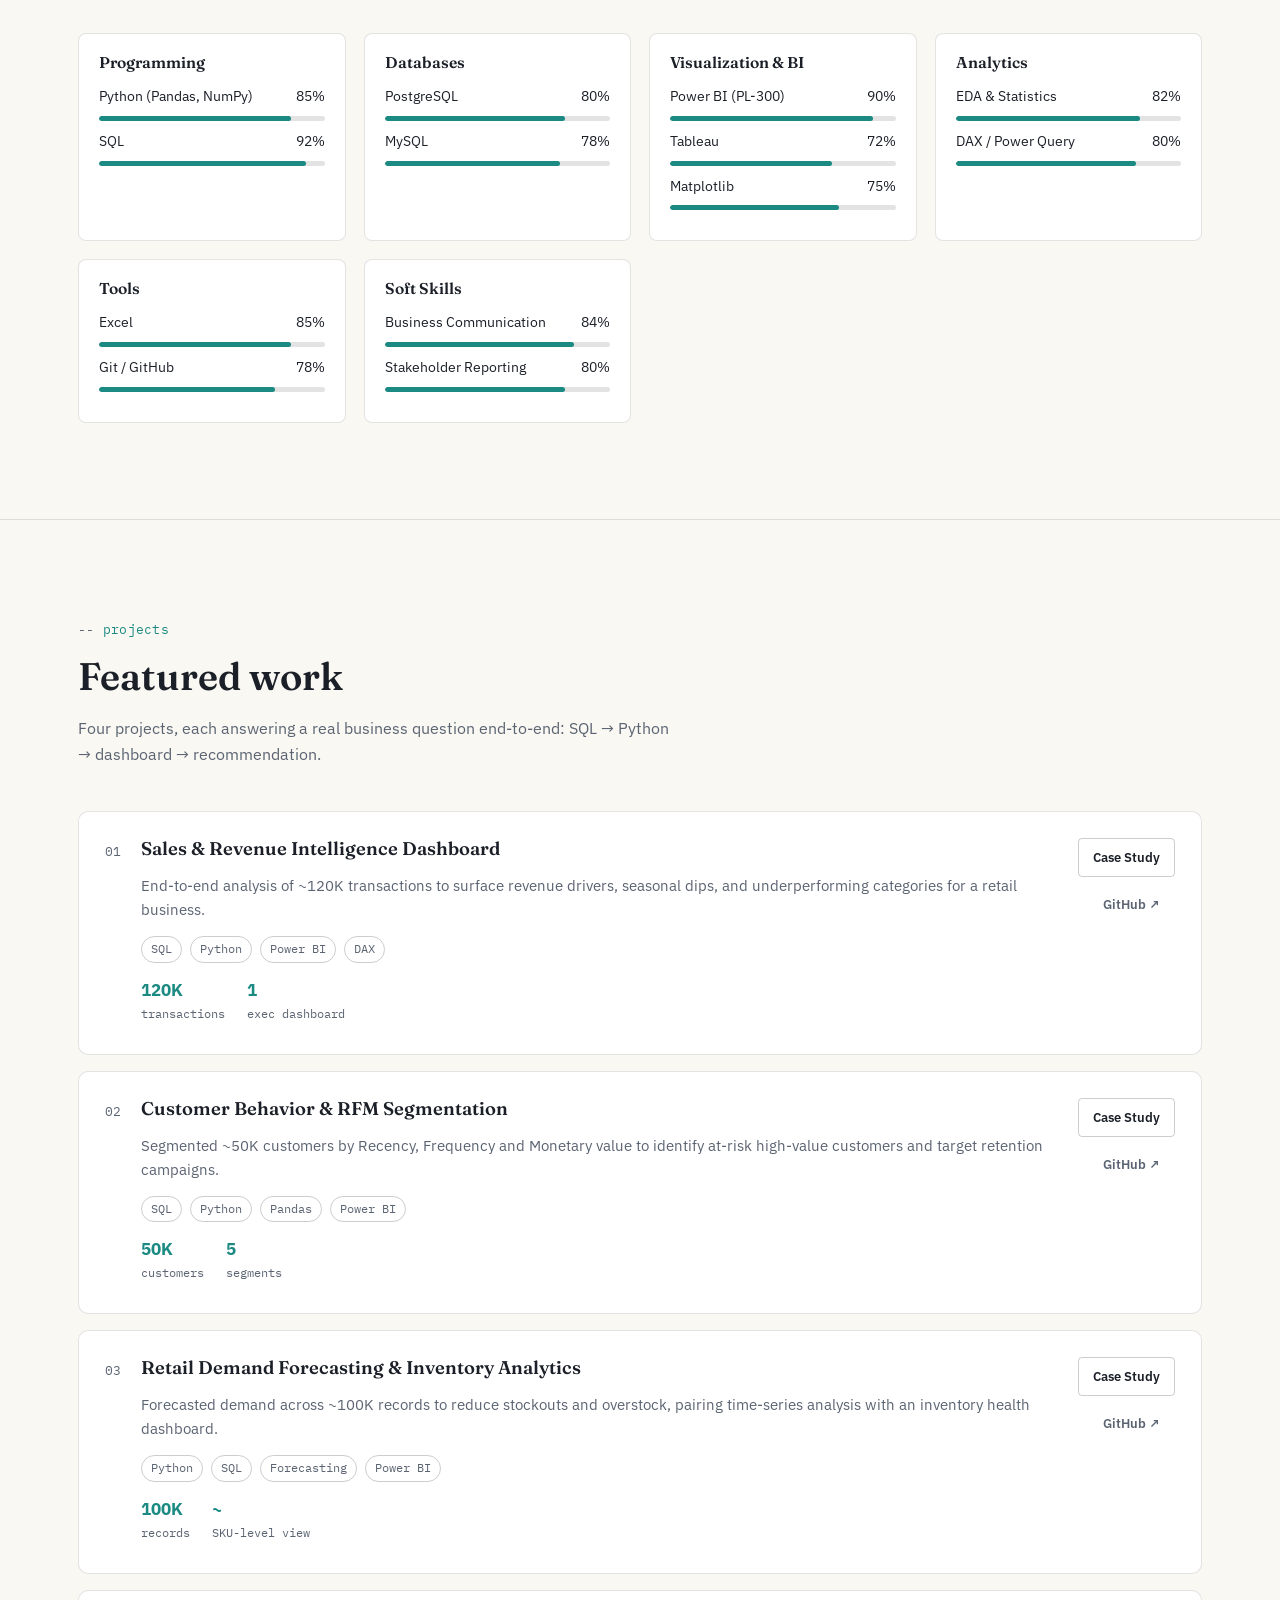
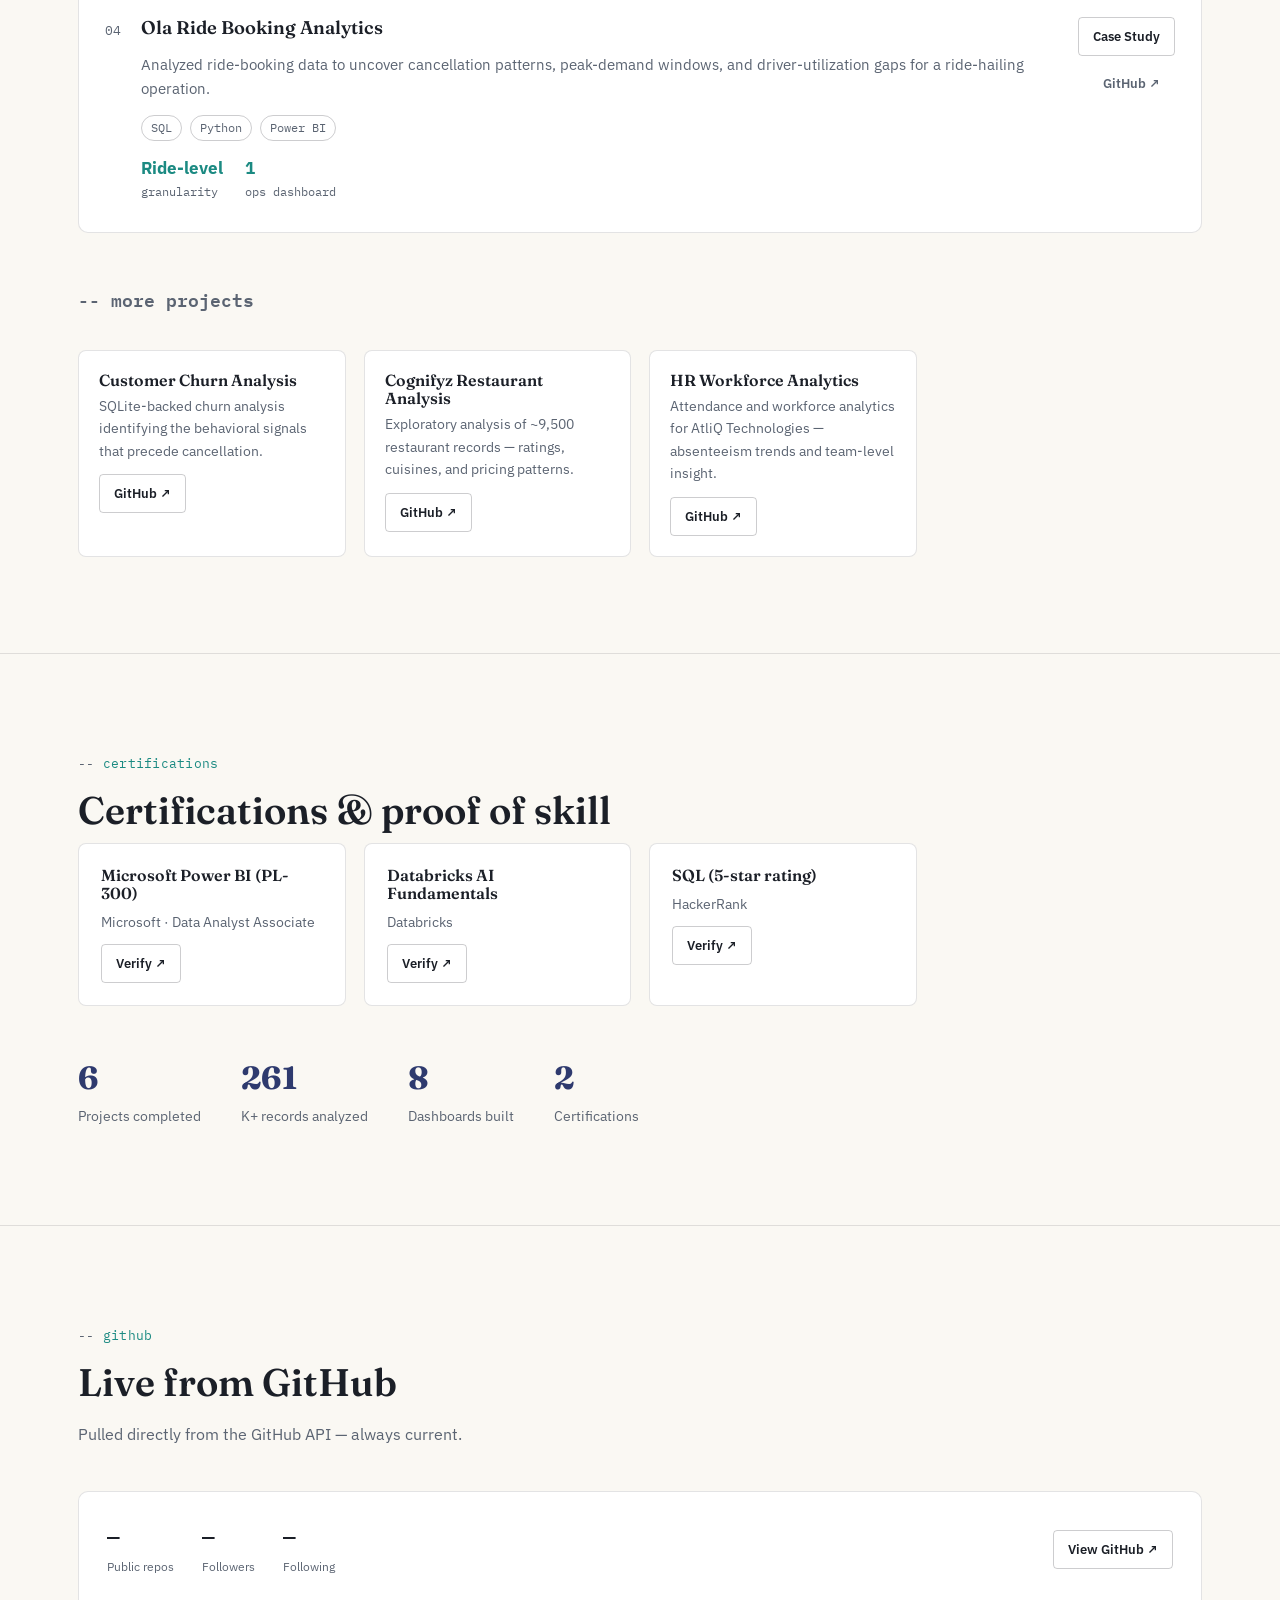
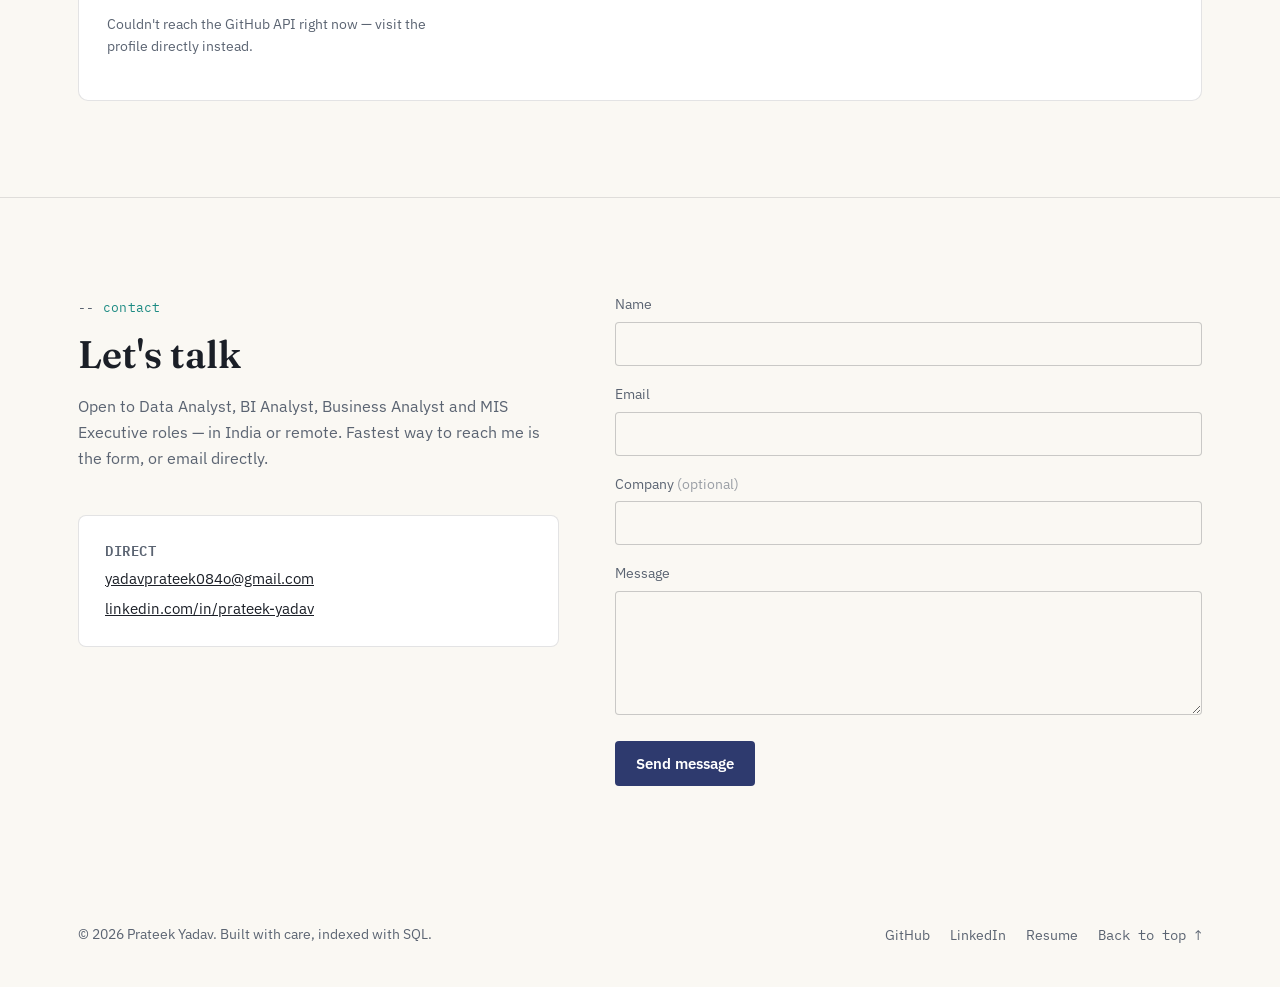
==== commit dba0c90a: "Update resume link and email address in index.html" ====
--- a/index.html
+++ b/index.html
@@ -65,7 +65,7 @@
       <div class="hero-role">Data Analyst — SQL · Python · Power BI</div>
       <p class="hero-value">I turn messy, real-world data into dashboards and decisions. B.Tech CSE graduate (2026) with hands-on fintech analytics experience at Bluestock, PL-300 certified, and seven end-to-end projects covering revenue, customer behavior, demand forecasting and operations.</p>
       <div class="hero-ctas">
-        <a href="assets/resume.pdf" class="btn btn-primary" download>Download Resume</a>
+        <a href="assets/data_analyst_resume (7).pdf" class="btn btn-primary" download>Download Resume</a>
         <a href="#projects" class="btn btn-outline">View Projects</a>
         <a href="#contact" class="btn btn-ghost">Contact Me</a>
       </div>
@@ -200,7 +200,7 @@
       <p class="section-sub">Open to Data Analyst, BI Analyst, Business Analyst and MIS Executive roles — in India or remote. Fastest way to reach me is the form, or email directly.</p>
       <div class="about-card">
         <h4>Direct</h4>
-        <p style="margin:0 0 6px;font-size:0.95rem;"><a href="mailto:hello@example.com">hello@example.com</a></p>
+        <p style="margin:0 0 6px;font-size:0.95rem;"><a href="mailto:yadavprateek084@gmail.com">yadavprateek084o@gmail.com</a></p>
         <p style="margin:0;font-size:0.95rem;"><a href="https://linkedin.com/in/" target="_blank" rel="noopener">linkedin.com/in/prateek-yadav</a></p>
       </div>
     </div>
@@ -238,8 +238,8 @@
     <div style="font-size:0.85rem;color:var(--ink-soft);">© <span id="year"></span> Prateek Yadav. Built with care, indexed with SQL.</div>
     <ul class="footer-links">
       <li><a href="https://github.com/yadavprateek084" target="_blank" rel="noopener">GitHub</a></li>
-      <li><a href="https://linkedin.com/in/" target="_blank" rel="noopener">LinkedIn</a></li>
-      <li><a href="assets/resume.pdf" download>Resume</a></li>
+      <li><a href="https://www.linkedin.com/in/prateek-yadav-408961277/" target="_blank" rel="noopener">LinkedIn</a></li>
+      <li><a href="assets/data_analyst_resume (7).pdf" download>Resume</a></li>
       <li><a href="#top" class="back-top">Back to top ↑</a></li>
     </ul>
   </div>
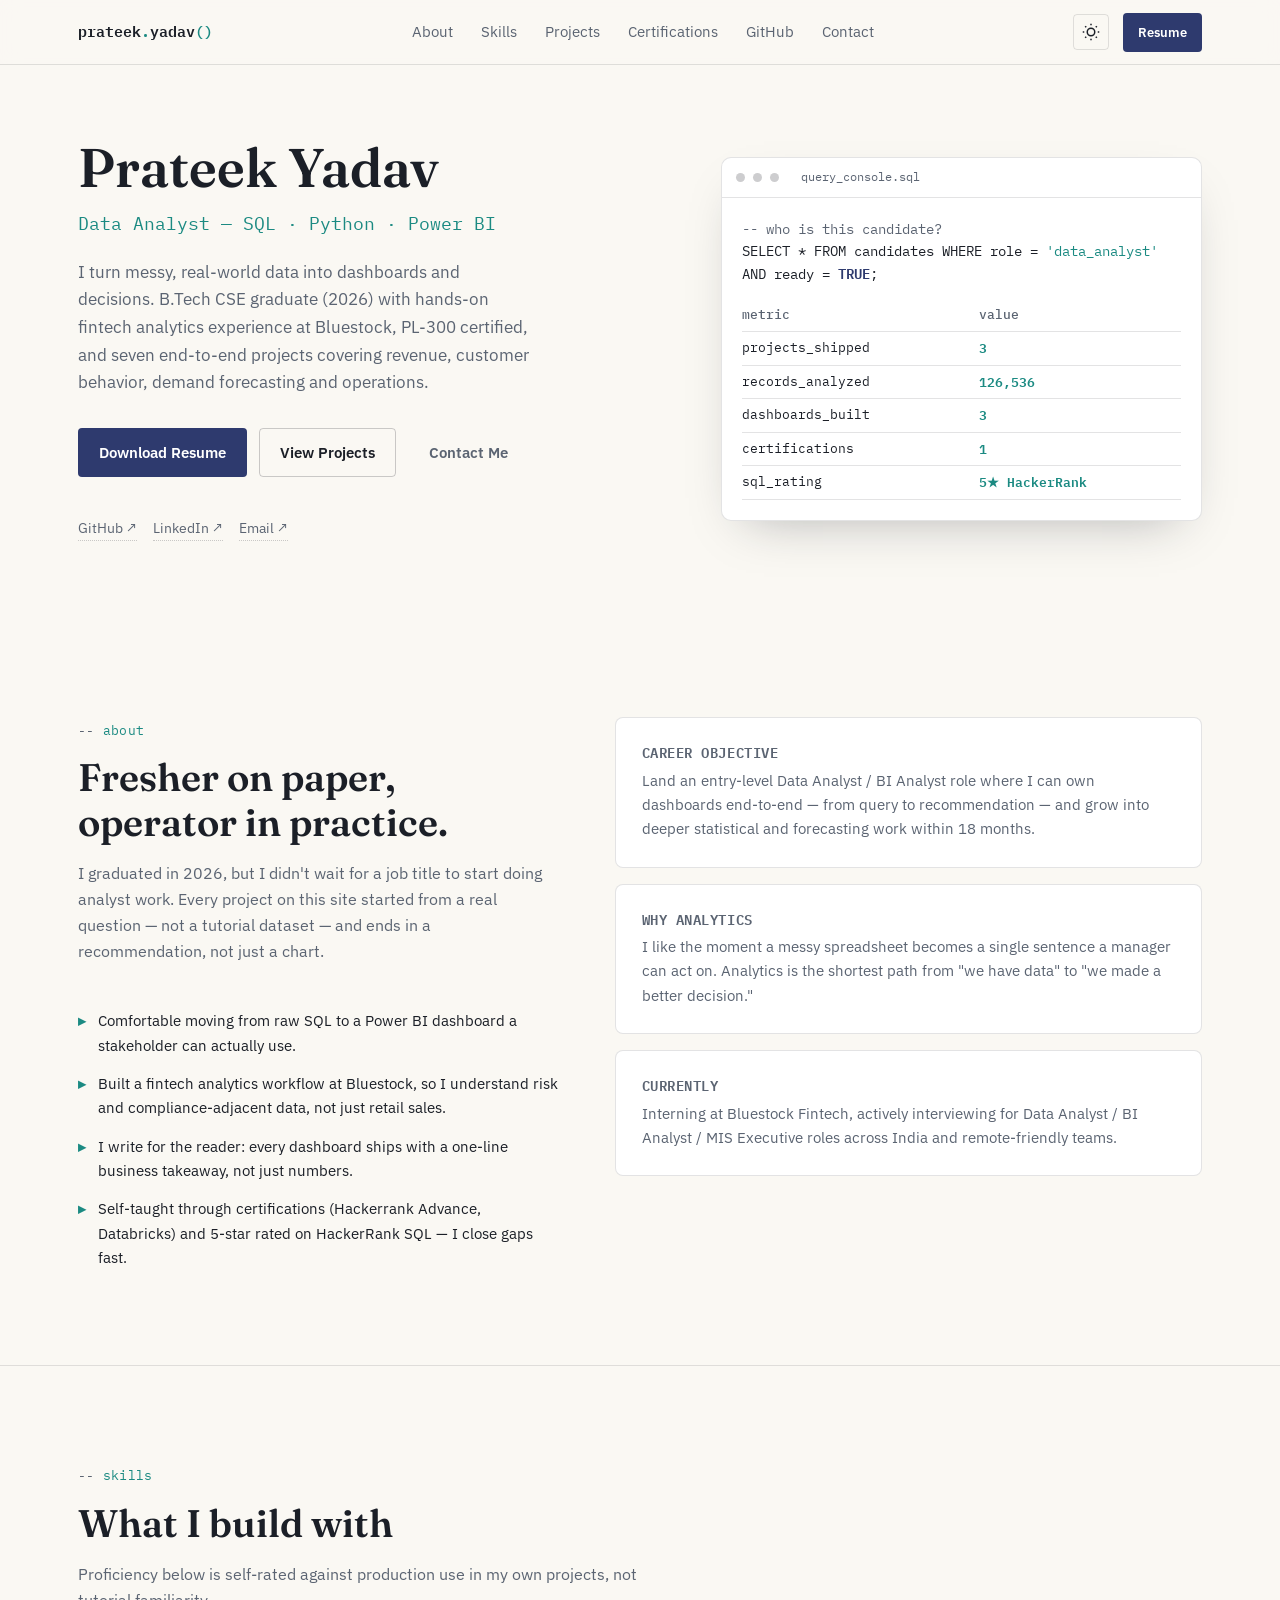
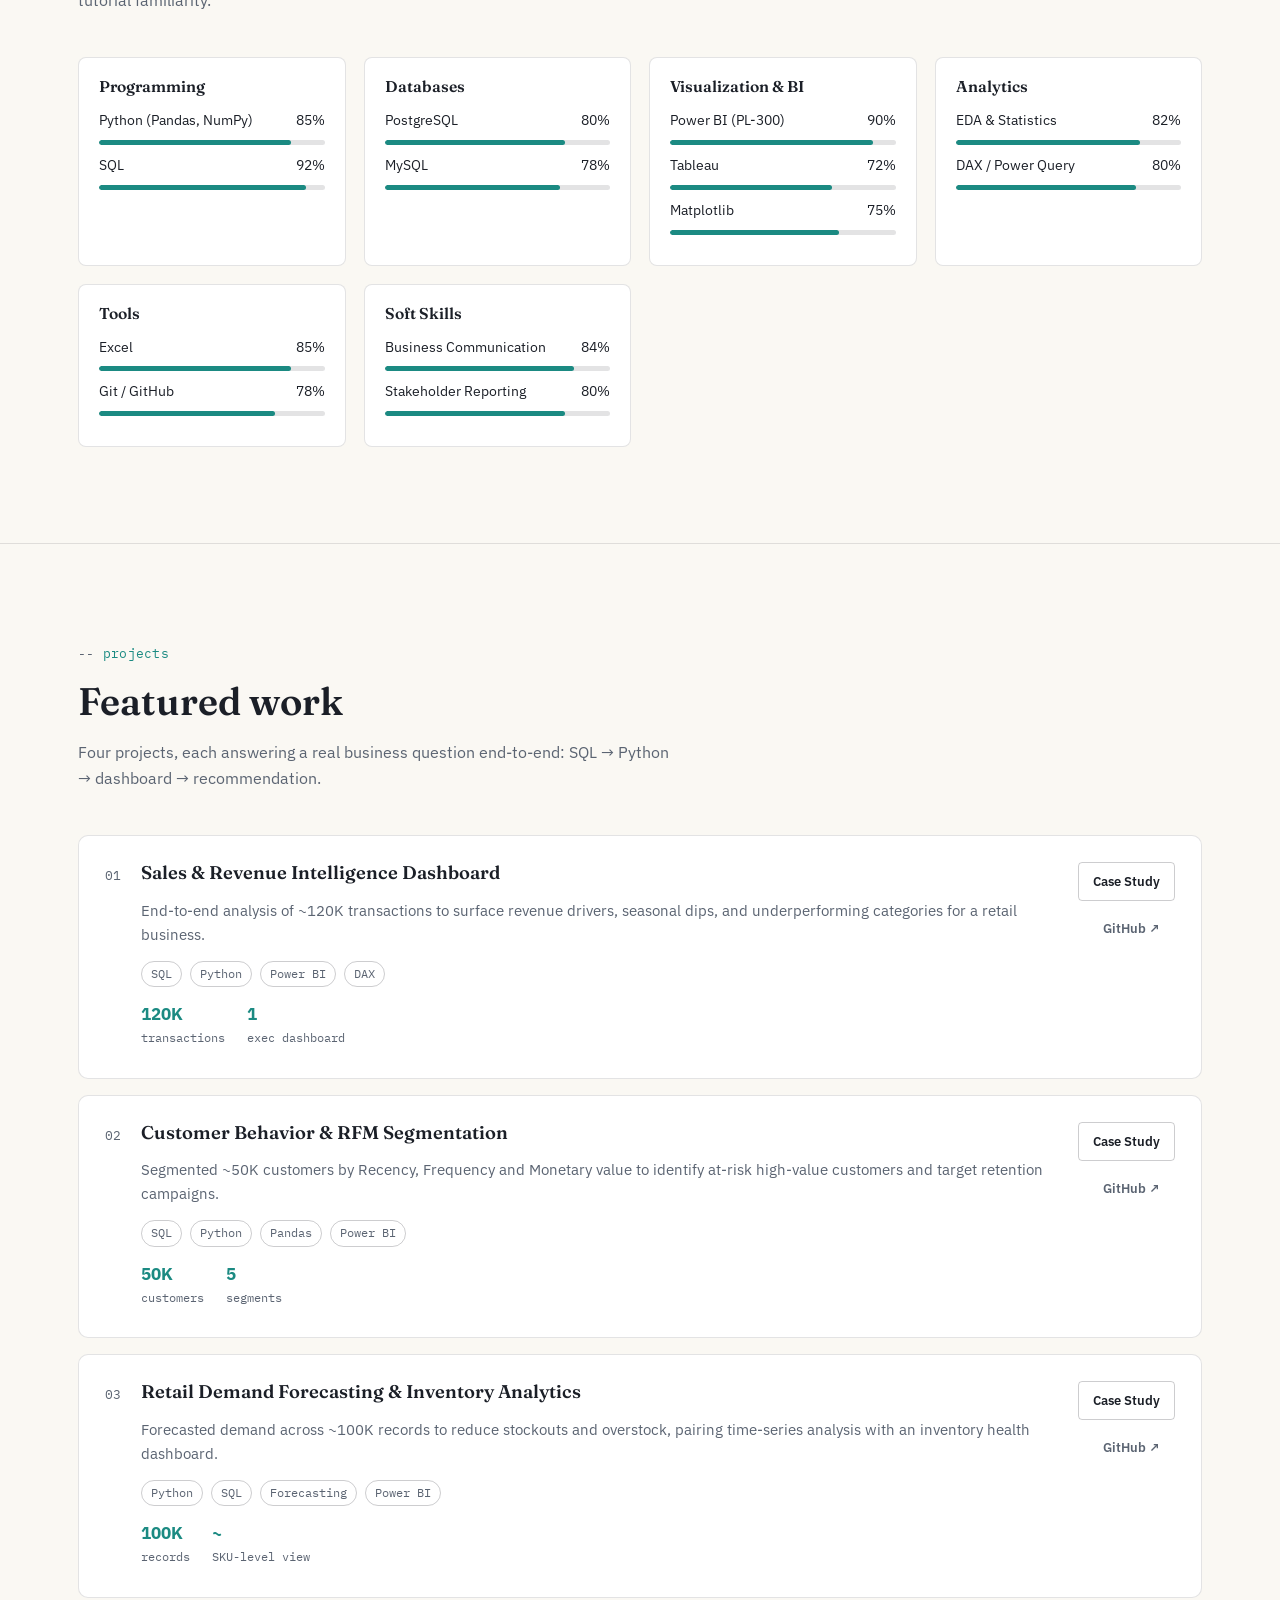
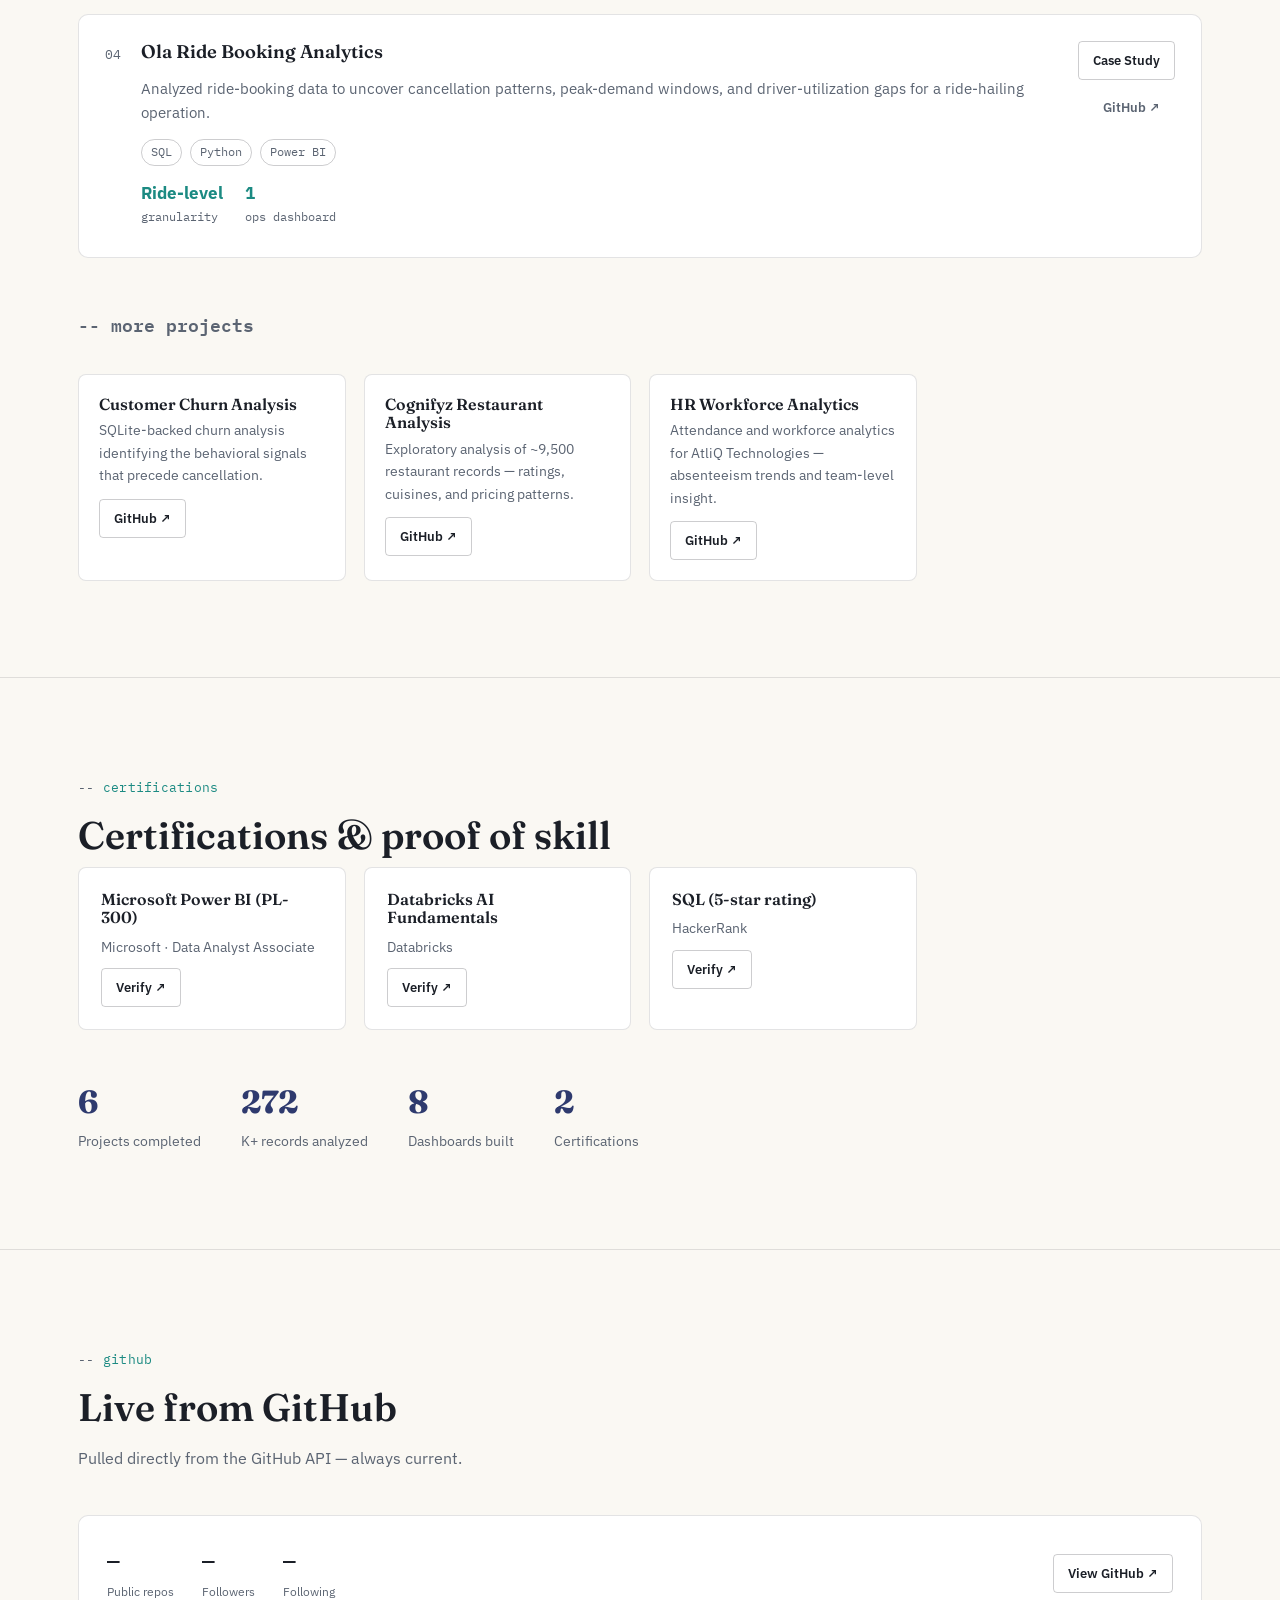
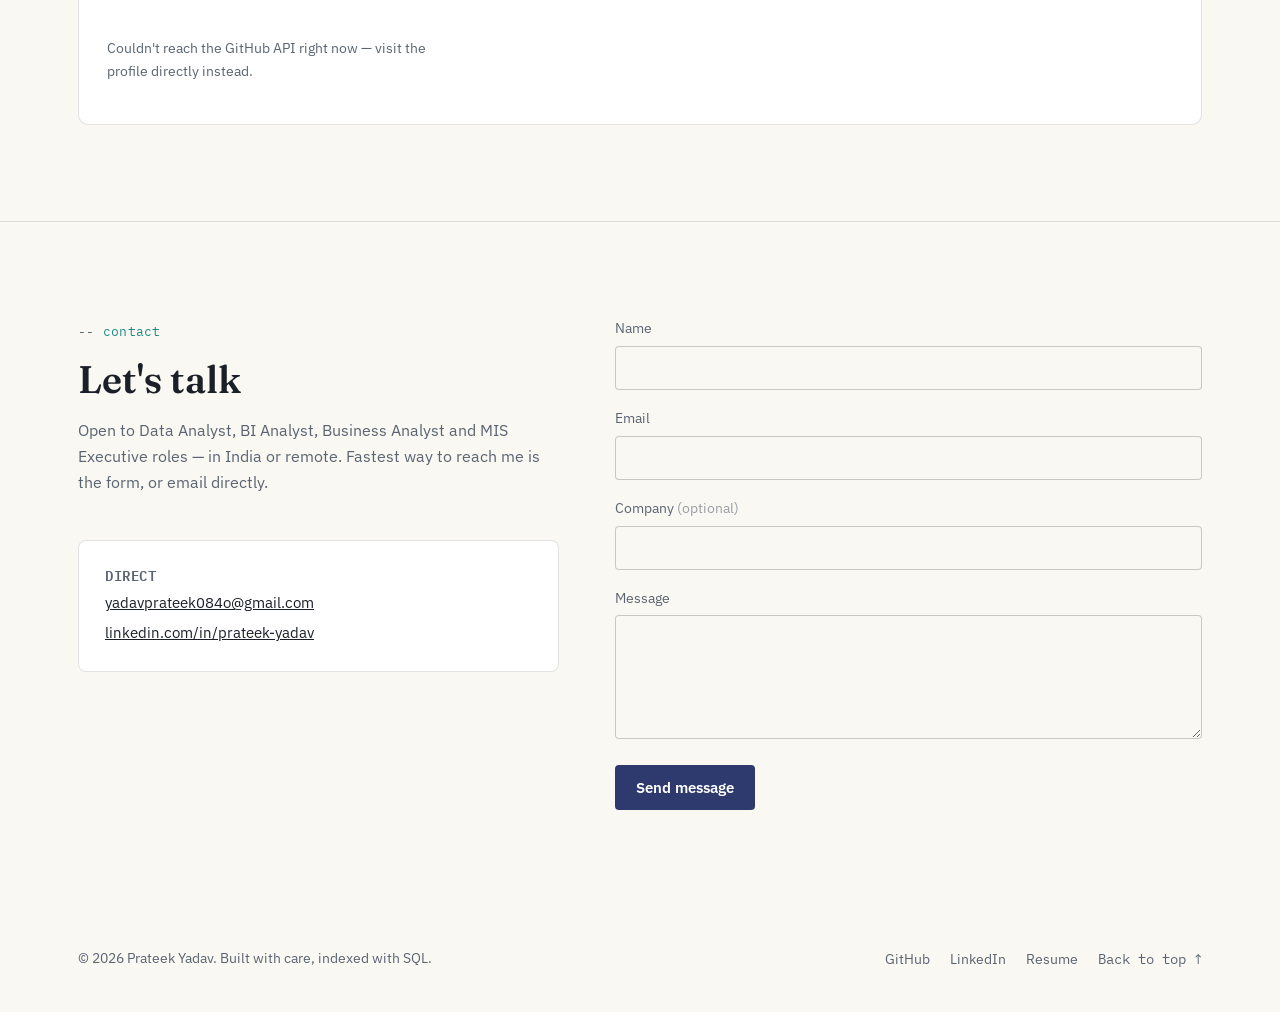
==== commit 28e6e43f: "Update index.html" ====
--- a/index.html
+++ b/index.html
@@ -4,7 +4,7 @@
 <meta charset="UTF-8">
 <meta name="viewport" content="width=device-width, initial-scale=1.0">
 <title>Prateek Yadav — Data Analyst</title>
-<meta name="description" content="Prateek Yadav — Data Analyst. SQL, Python, Power BI (PL-300), and end-to-end analytics projects turning raw data into business decisions.">
+<meta name="description" content="Prateek Yadav — Data Analyst. SQL, Python, Power BI, and end-to-end analytics projects turning raw data into business decisions.">
 <meta name="theme-color" content="#faf8f3">
 
 <!-- Open Graph -->
@@ -107,7 +107,7 @@
         <li>Comfortable moving from raw SQL to a Power BI dashboard a stakeholder can actually use.</li>
         <li>Built a fintech analytics workflow at Bluestock, so I understand risk and compliance-adjacent data, not just retail sales.</li>
         <li>I write for the reader: every dashboard ships with a one-line business takeaway, not just numbers.</li>
-        <li>Self-taught through certifications (PL-300, Databricks) and 5-star rated on HackerRank SQL — I close gaps fast.</li>
+        <li>Self-taught through certifications (Hackerrank Advance, Databricks) and 5-star rated on HackerRank SQL — I close gaps fast.</li>
       </ul>
     </div>
     <div>
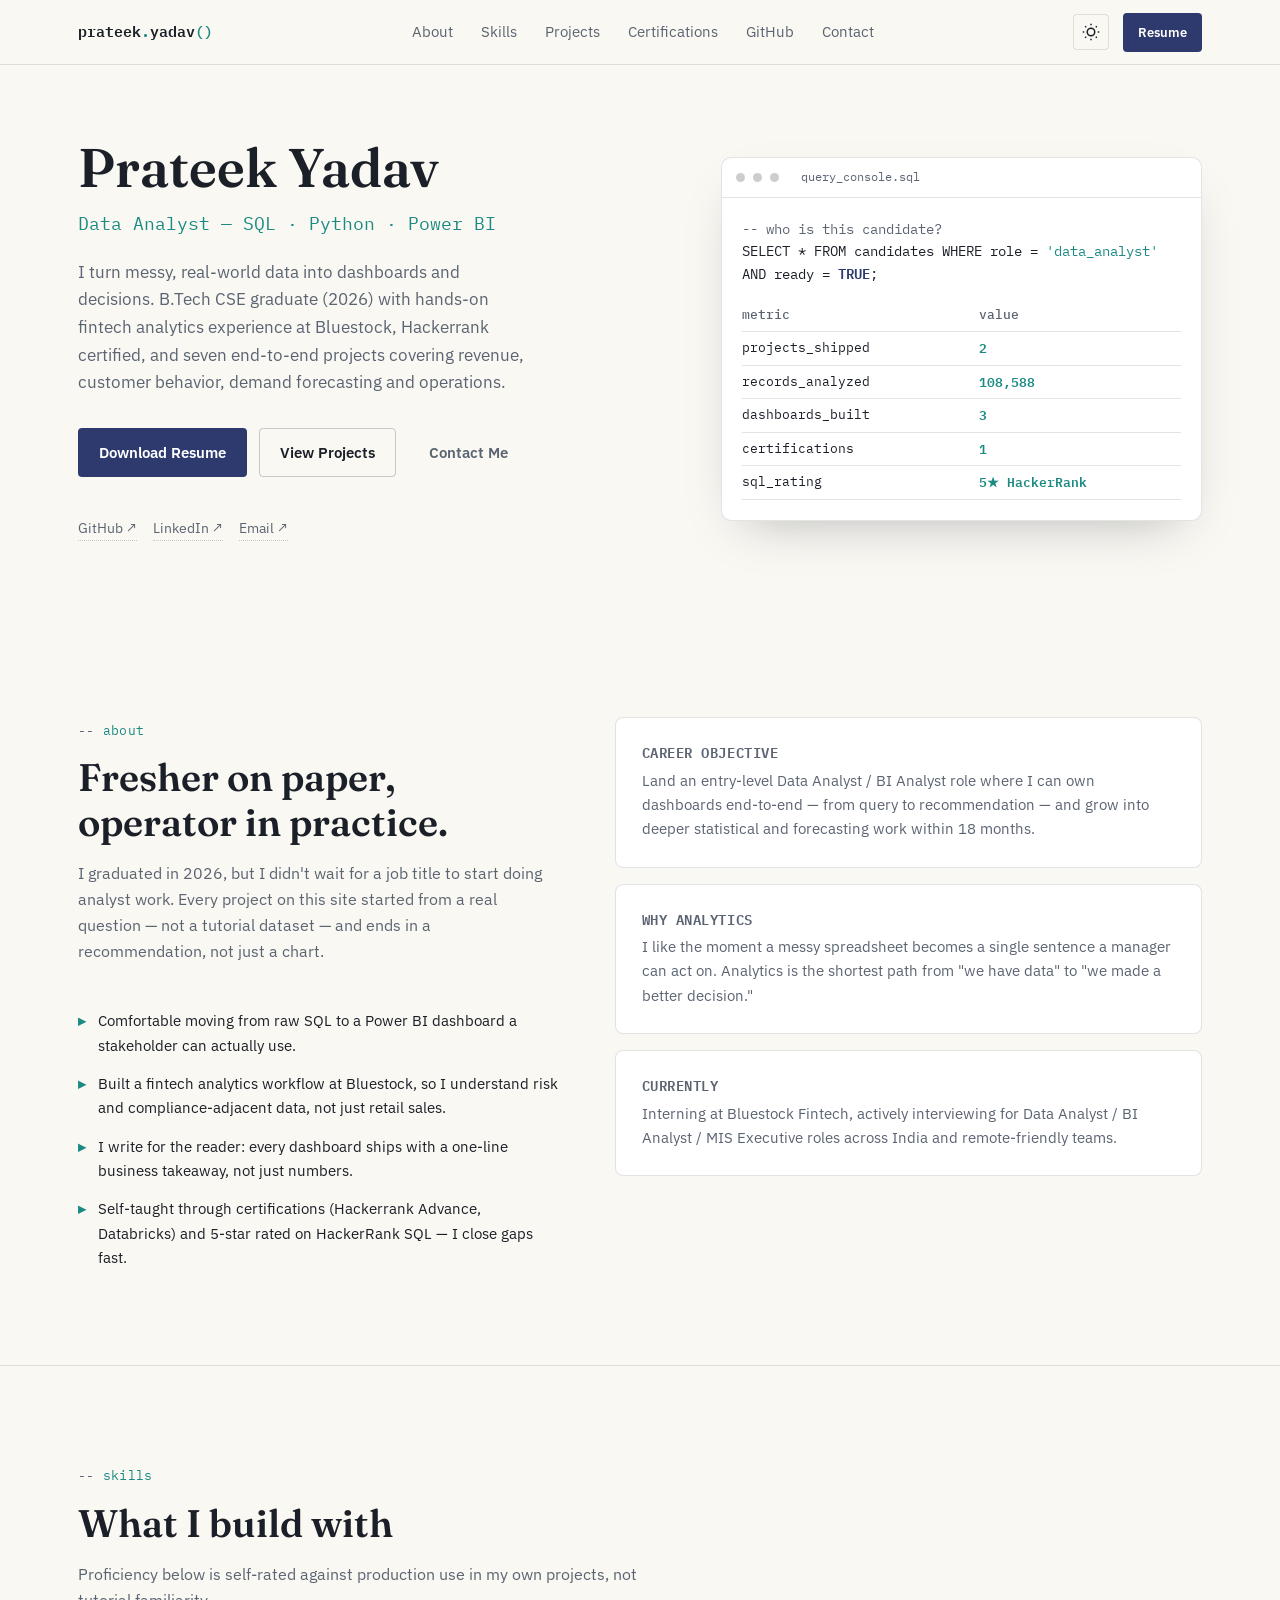
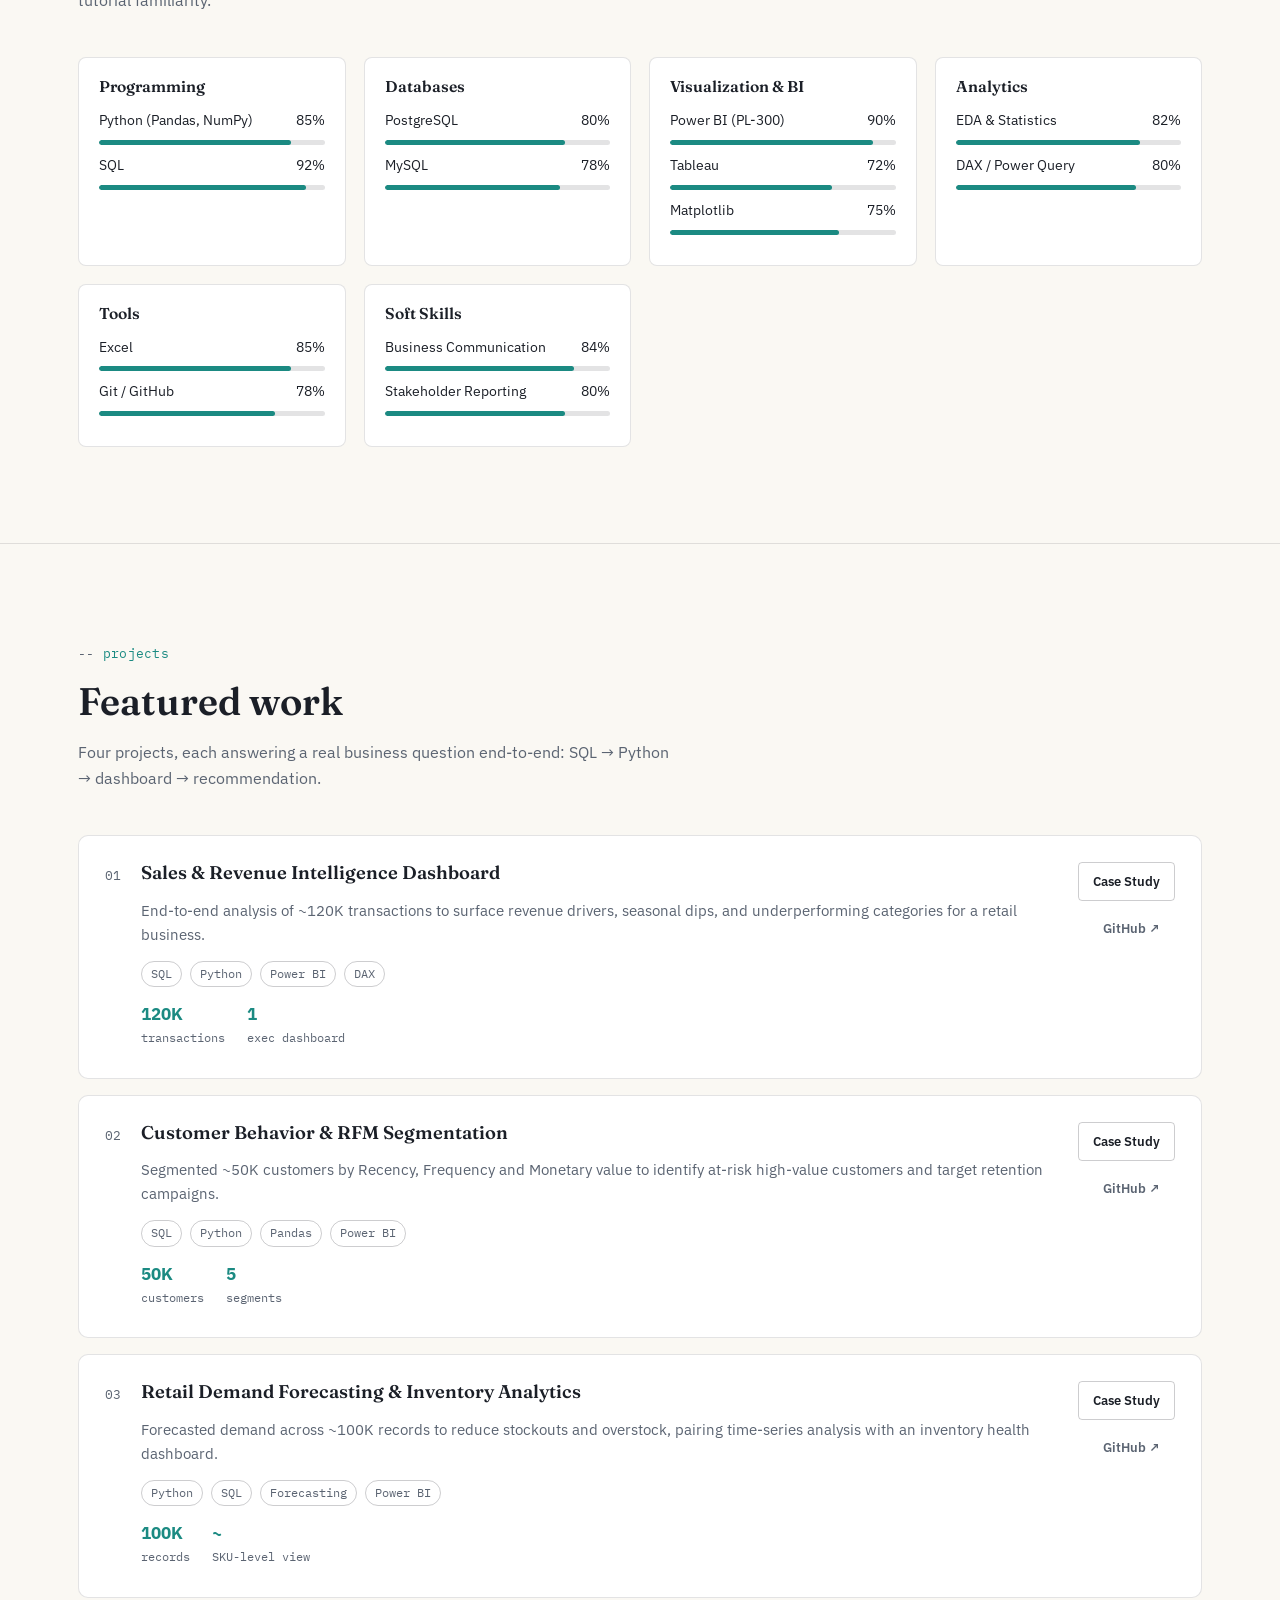
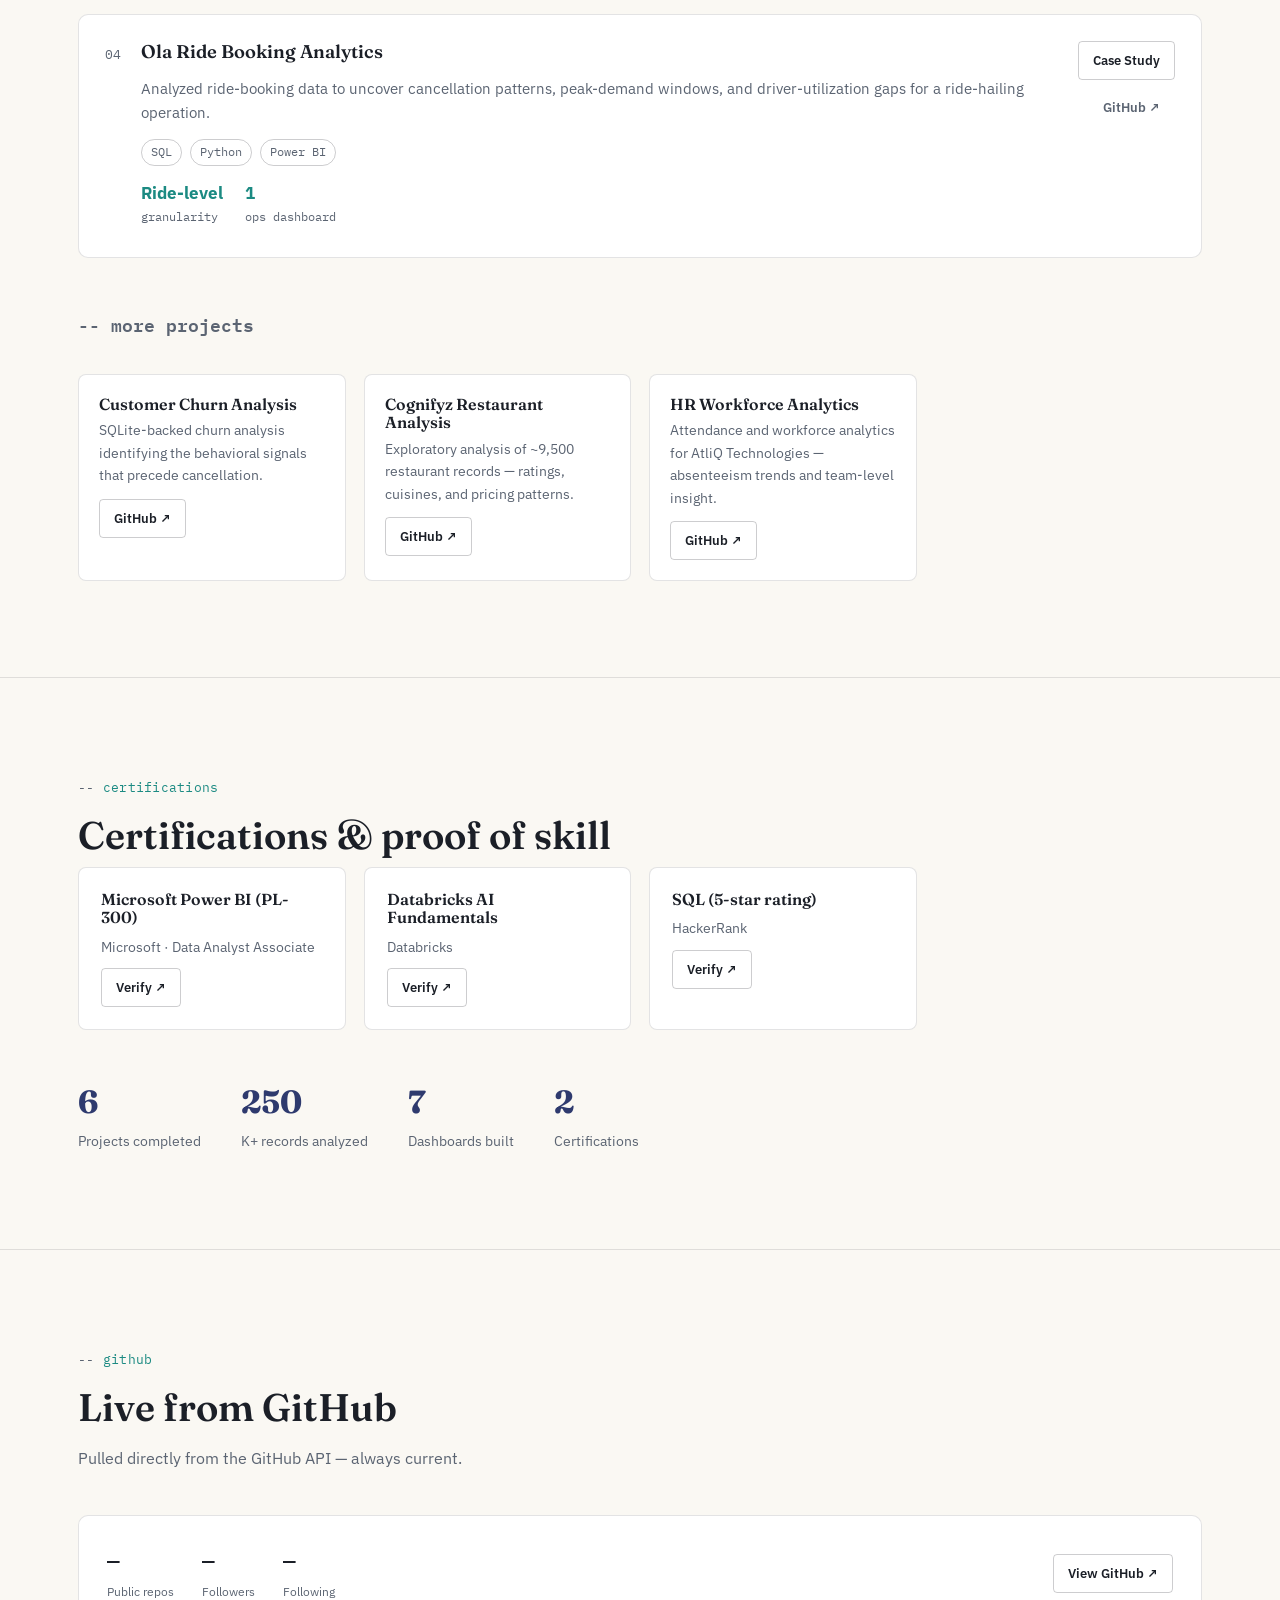
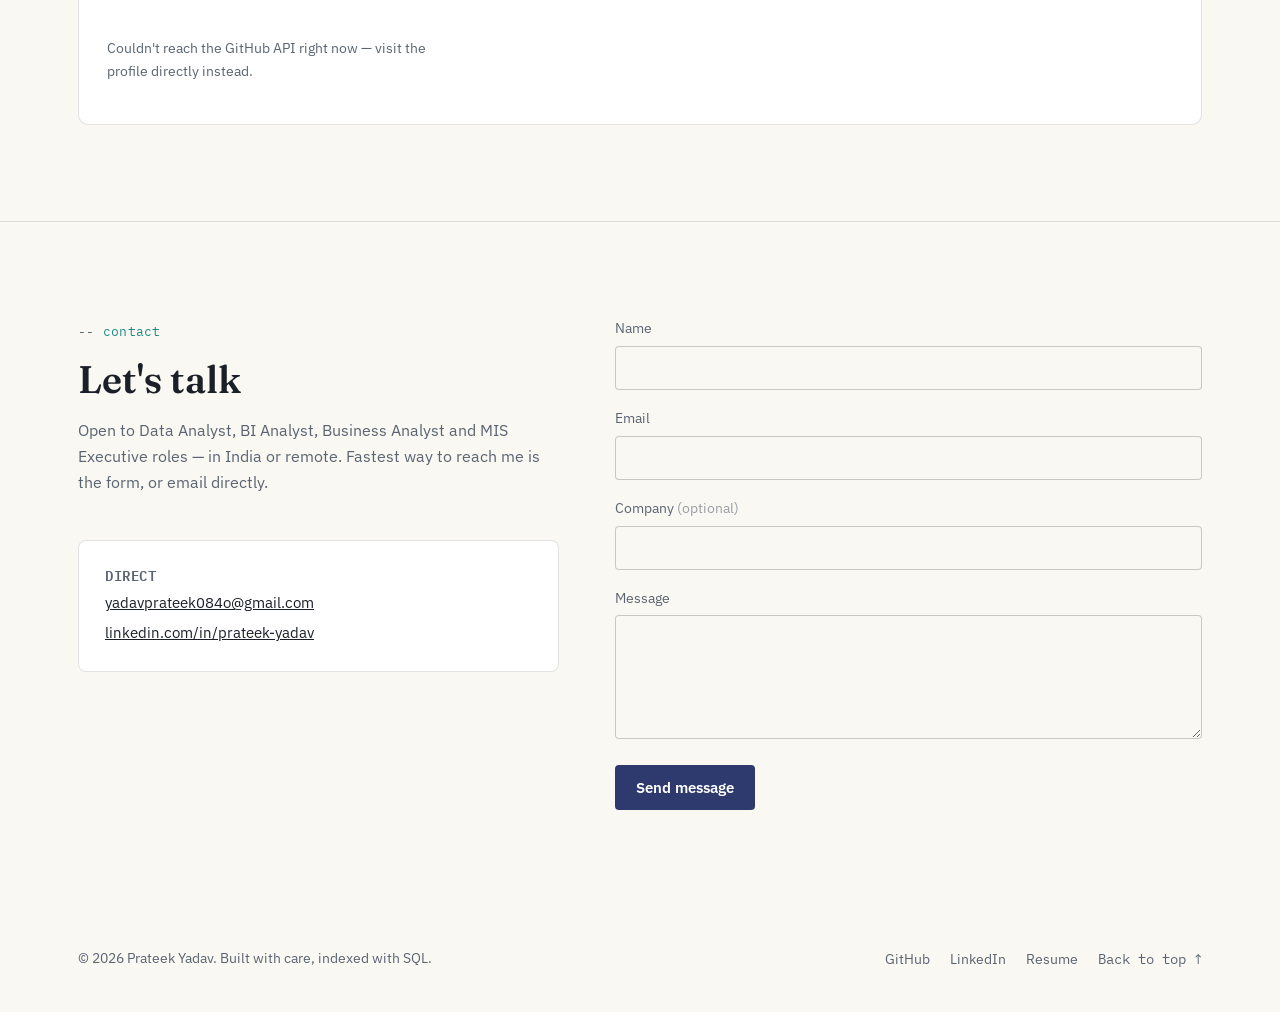
==== commit 6467bd7b: "Update index.html" ====
--- a/index.html
+++ b/index.html
@@ -63,7 +63,7 @@
     <div>
       <h1 class="hero-name">Prateek Yadav</h1>
       <div class="hero-role">Data Analyst — SQL · Python · Power BI</div>
-      <p class="hero-value">I turn messy, real-world data into dashboards and decisions. B.Tech CSE graduate (2026) with hands-on fintech analytics experience at Bluestock, PL-300 certified, and seven end-to-end projects covering revenue, customer behavior, demand forecasting and operations.</p>
+      <p class="hero-value">I turn messy, real-world data into dashboards and decisions. B.Tech CSE graduate (2026) with hands-on fintech analytics experience at Bluestock, Hackerrank certified, and seven end-to-end projects covering revenue, customer behavior, demand forecasting and operations.</p>
       <div class="hero-ctas">
         <a href="assets/data_analyst_resume (7).pdf" class="btn btn-primary" download>Download Resume</a>
         <a href="#projects" class="btn btn-outline">View Projects</a>
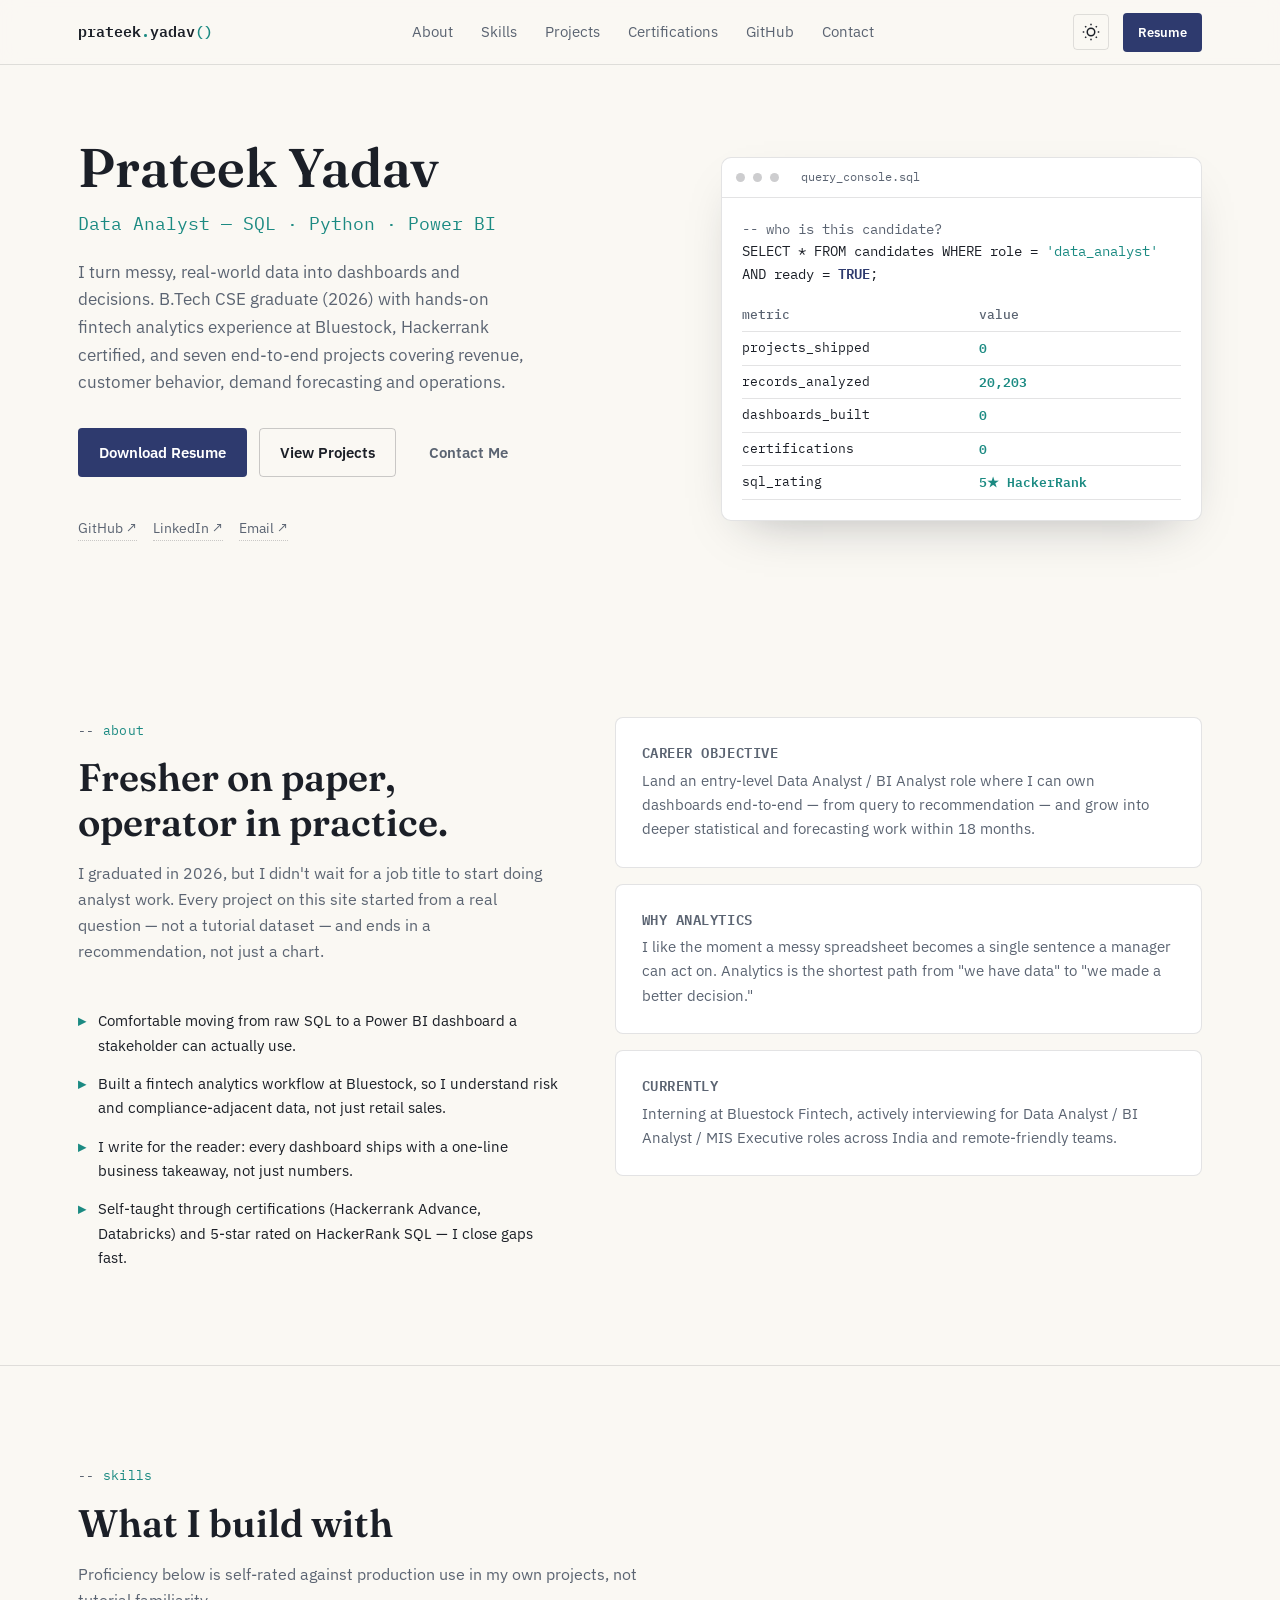
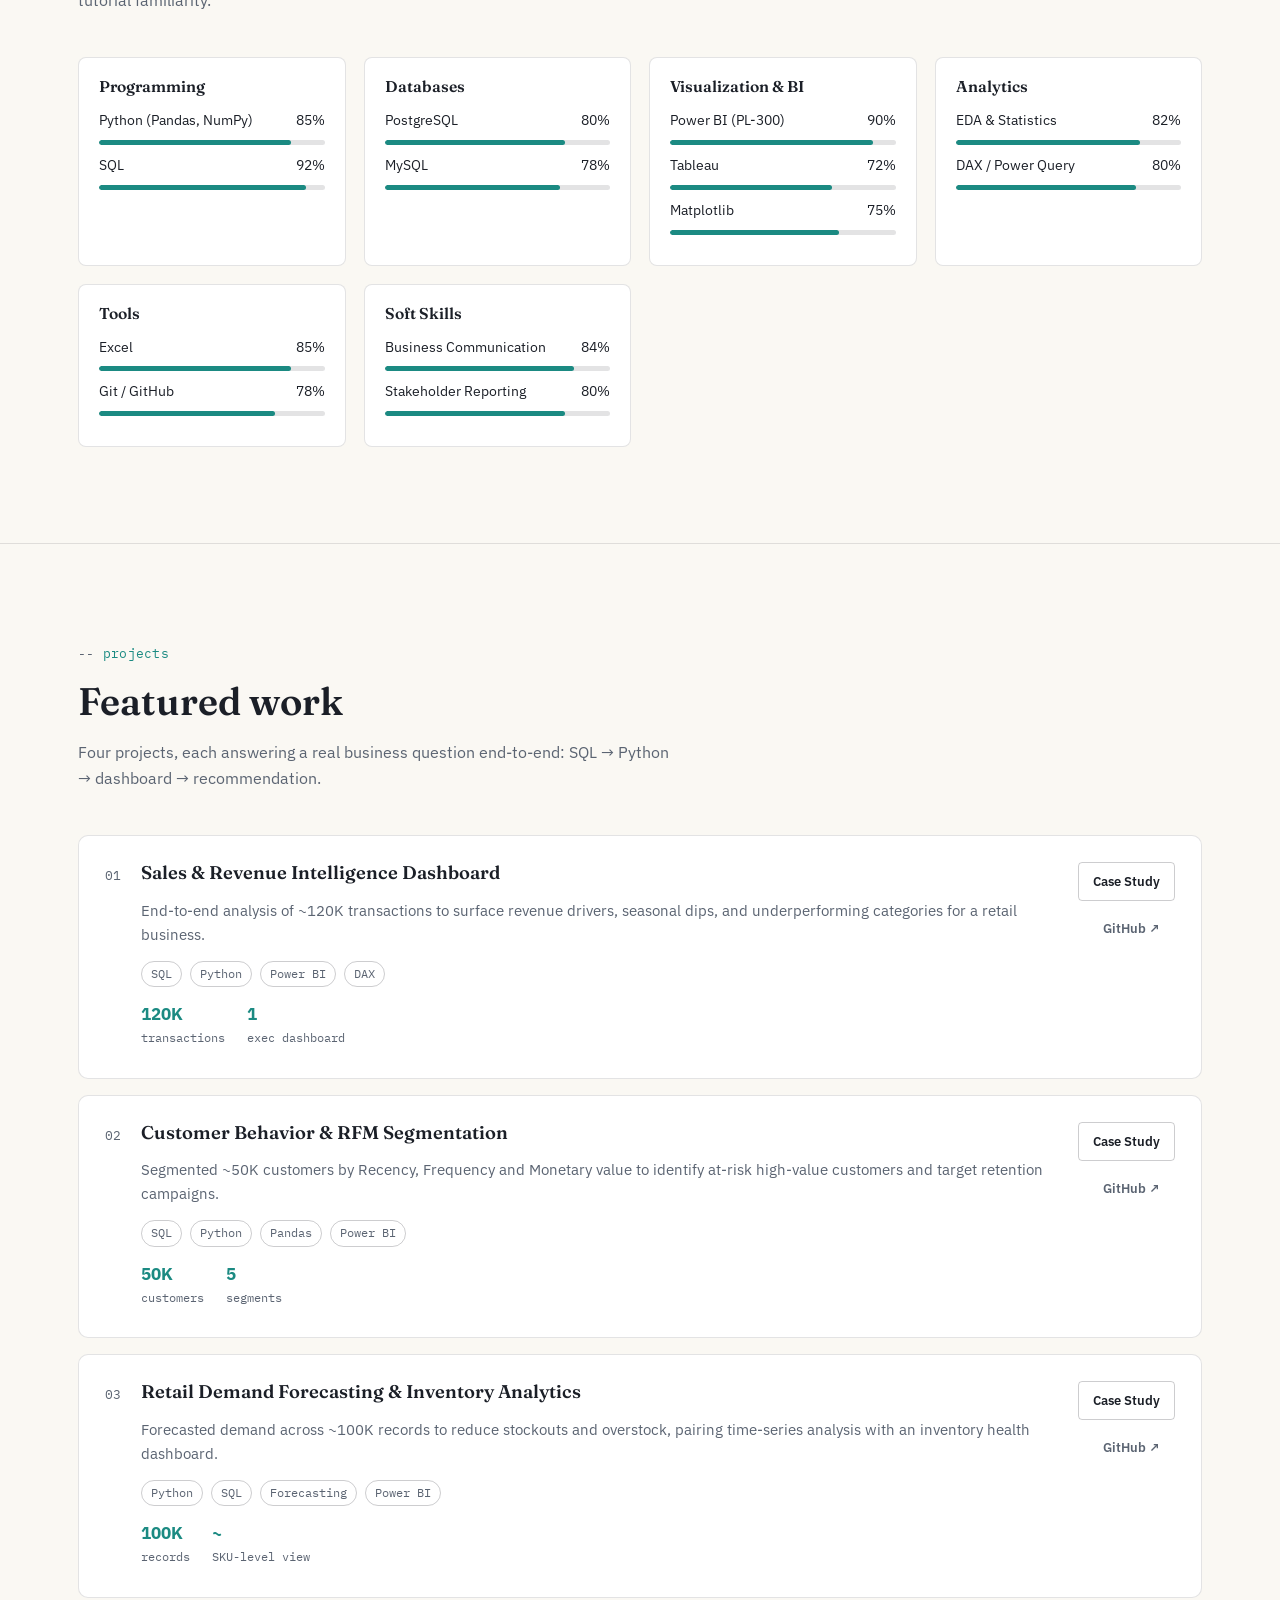
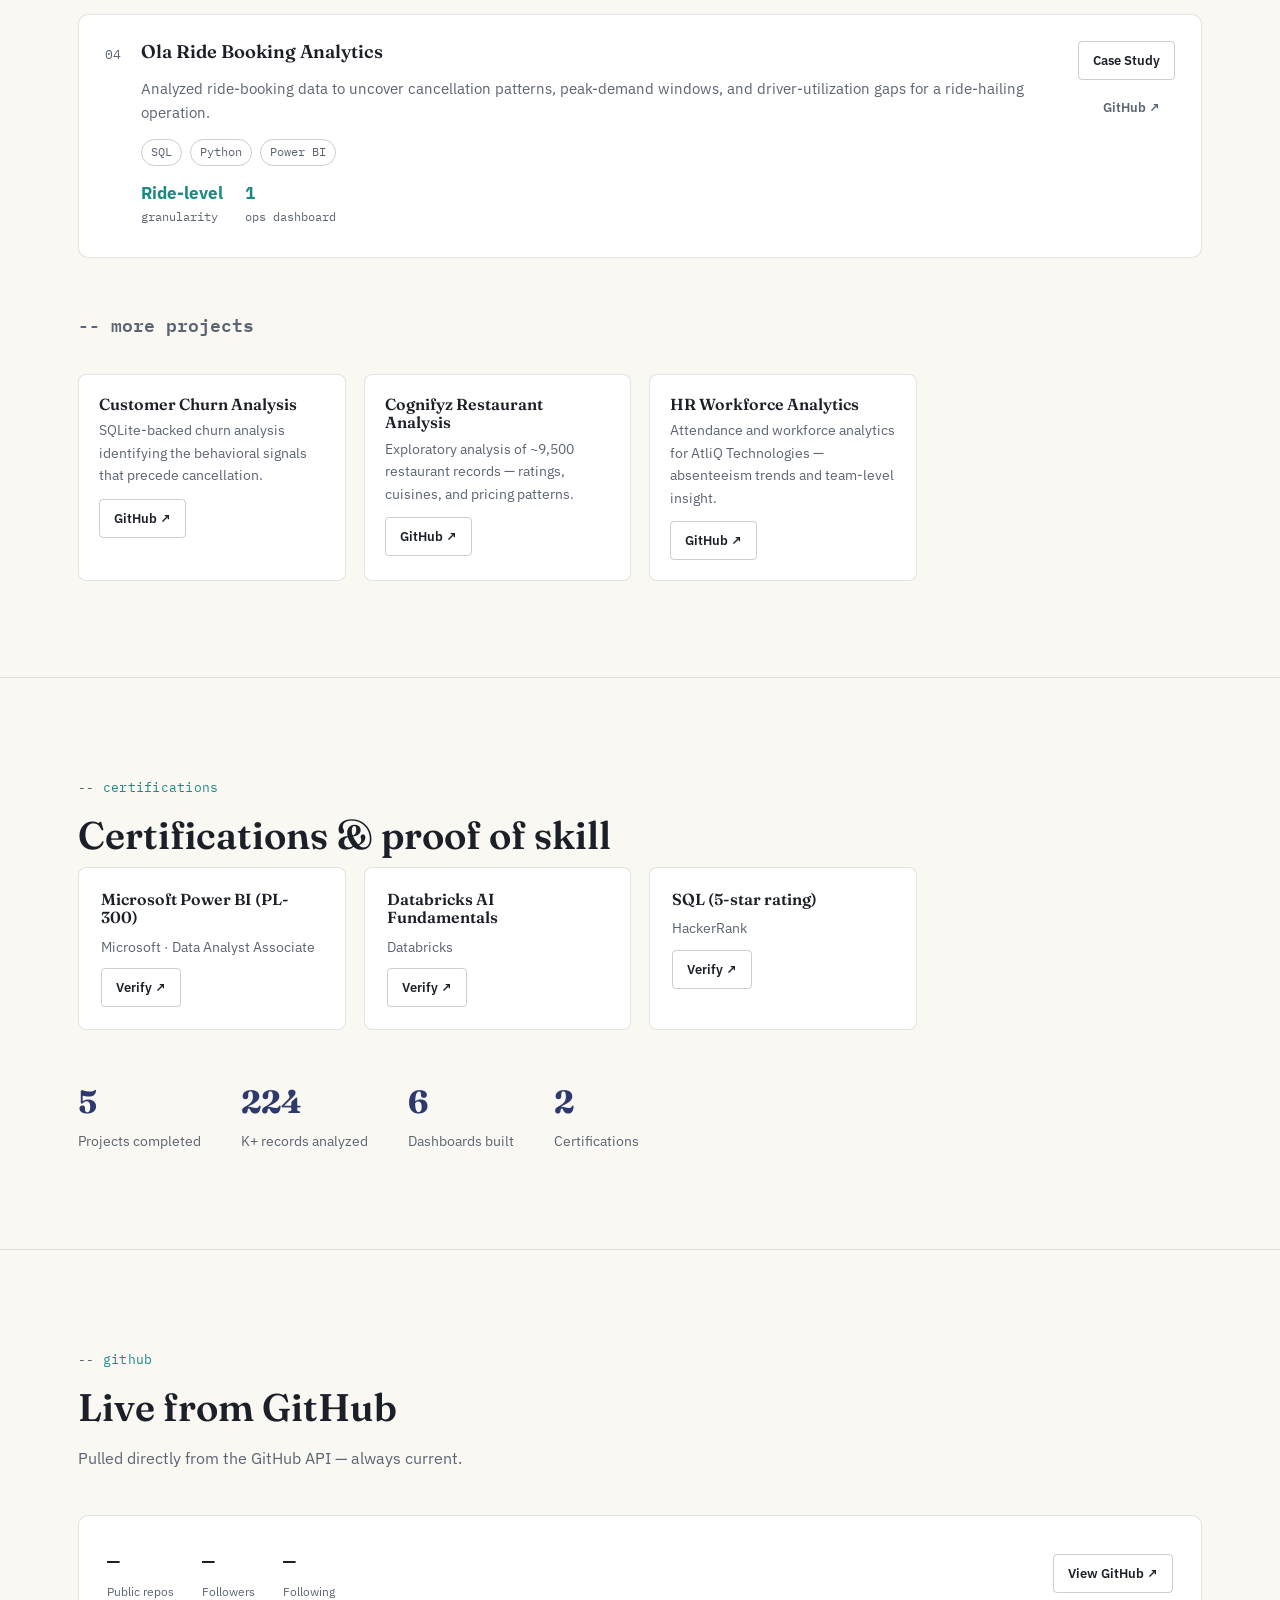
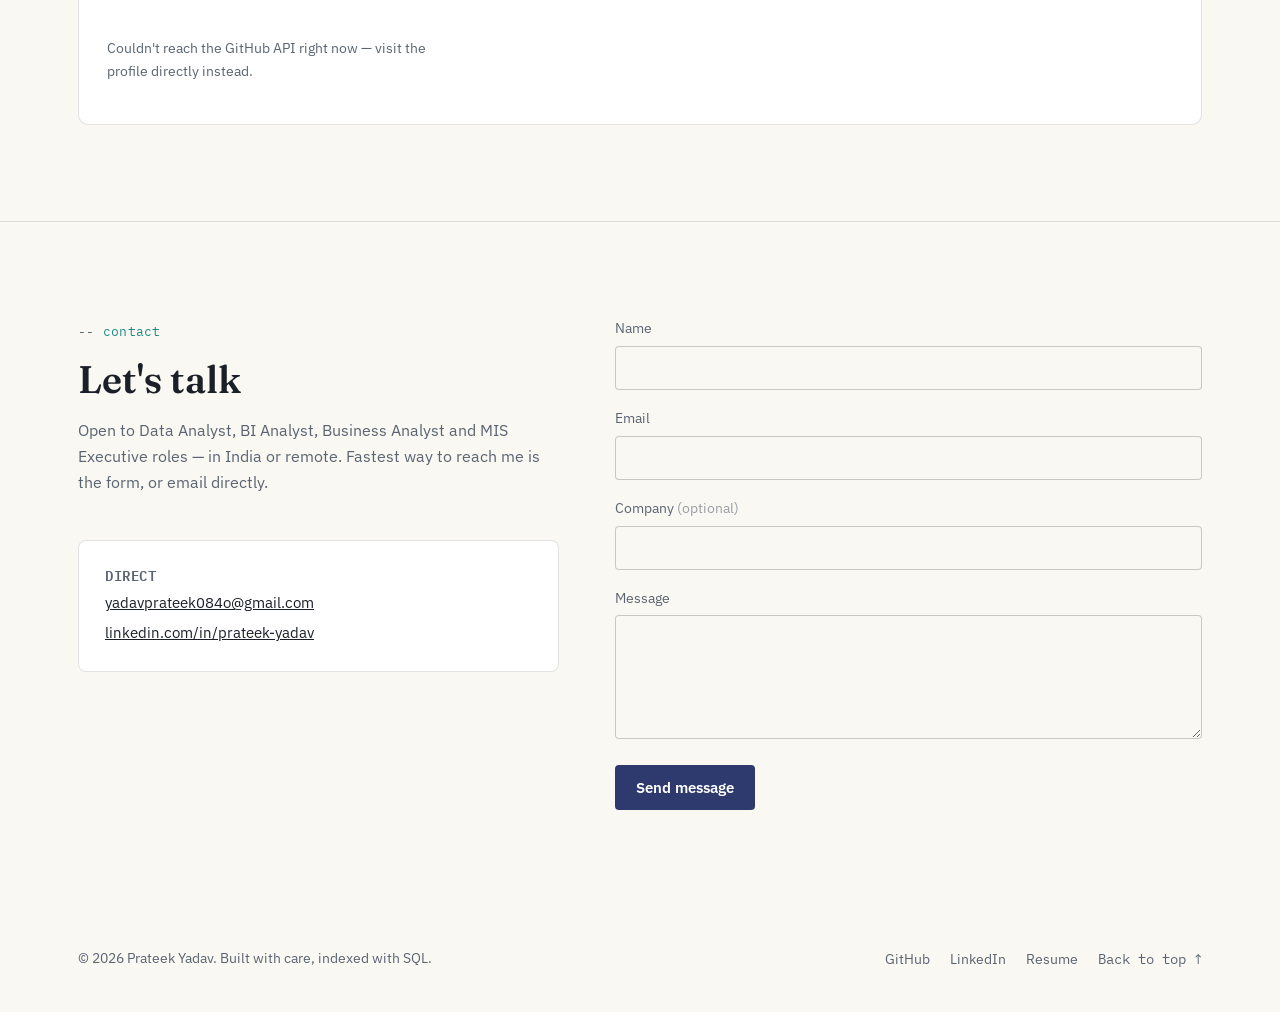
==== commit c2695a04: "Update index.html" ====
--- a/index.html
+++ b/index.html
@@ -57,7 +57,7 @@
 
 <main id="main">
 
-<!-- ============ HERO ============ -->
+<!-- ============ HERO ============ --> 
 <header class="hero" id="top">
   <div class="wrap">
     <div>
